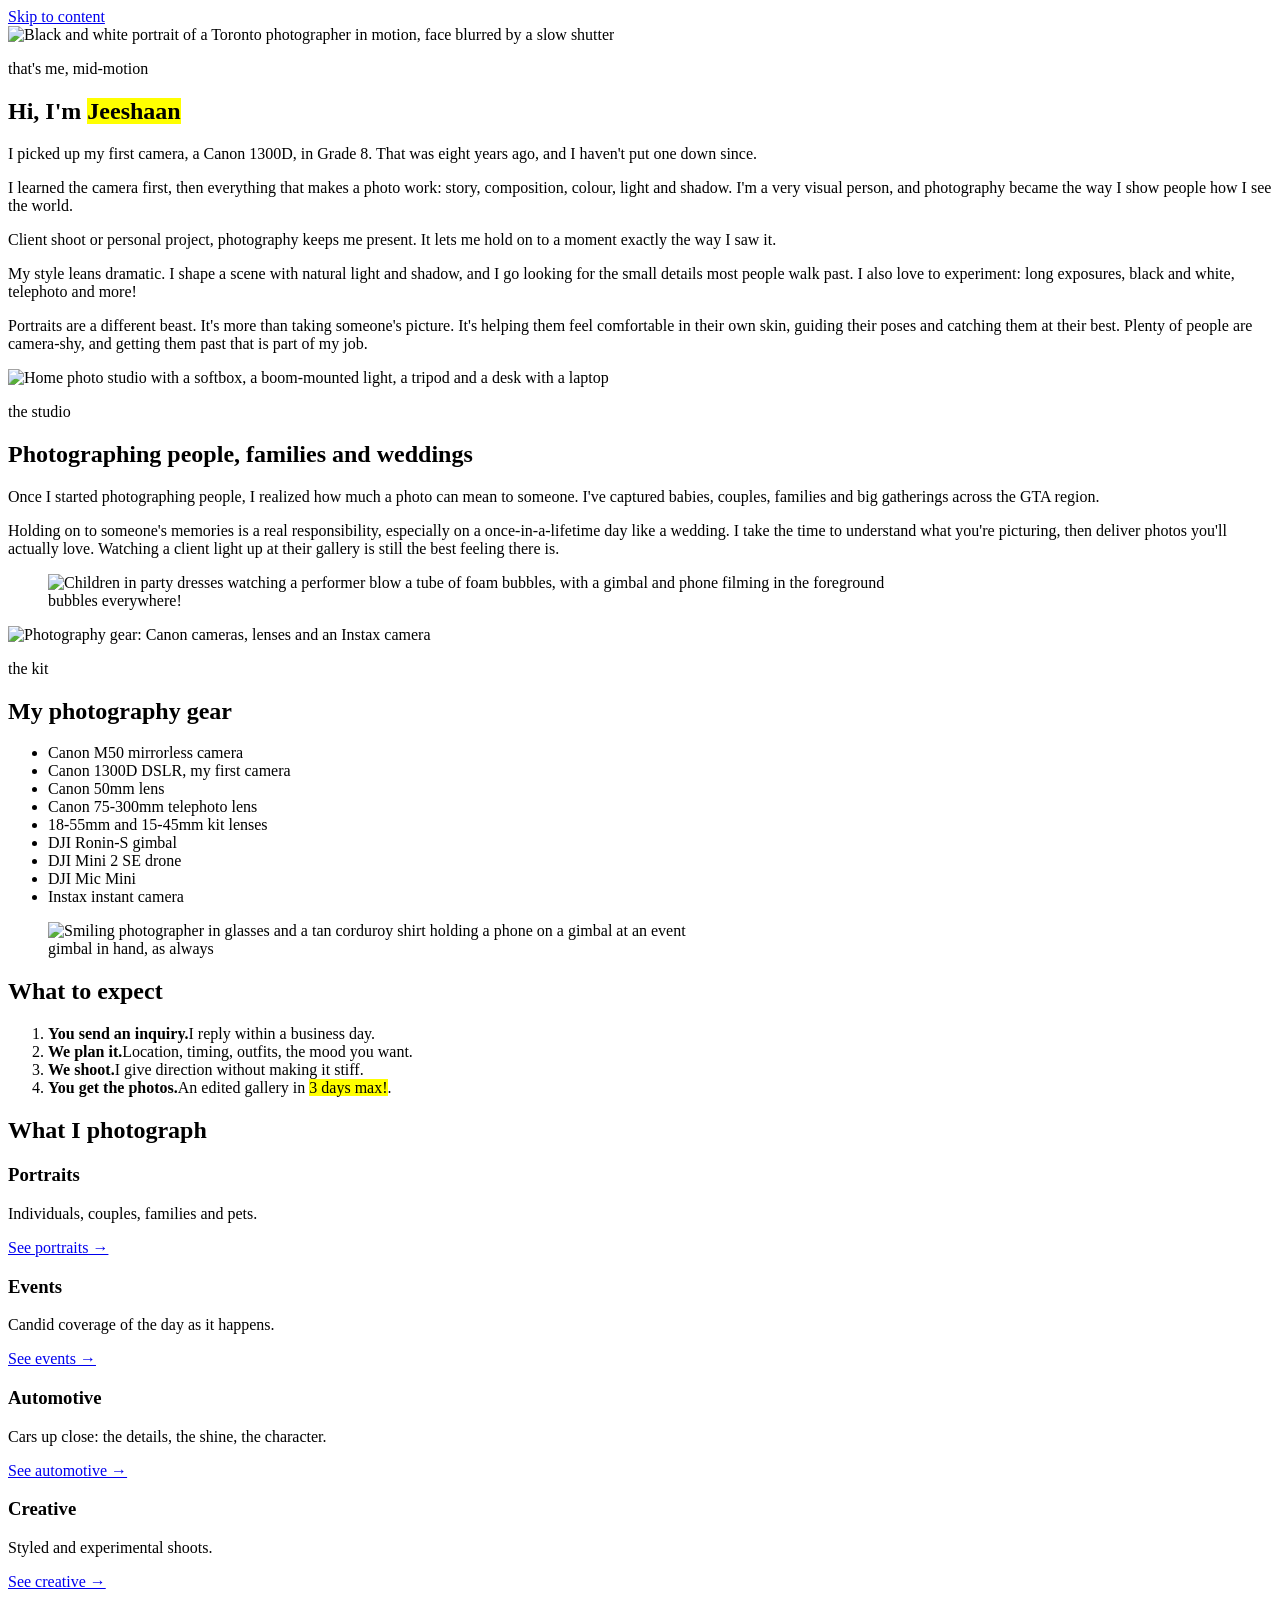
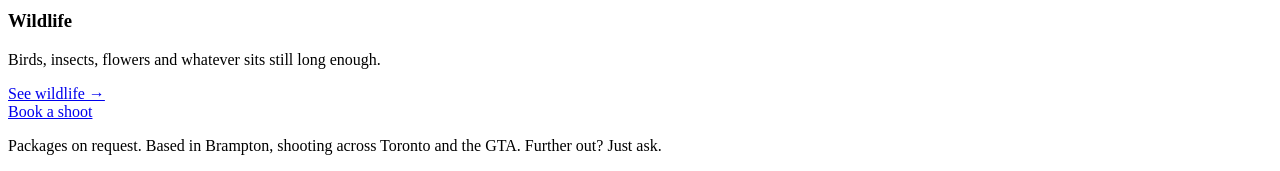
==== about.html @ 1552ab42 "Add files via upload" ====
<!DOCTYPE html>
<html lang="en">
<head>
<meta charset="utf-8">
<meta name="viewport" content="width=device-width, initial-scale=1">
<title>About | Toronto &amp; Brampton Photographer | jj_photography</title>
<meta name="description" content="Meet the Toronto and Brampton photographer behind jj_photography: eight years of portrait, wedding, event, car and wildlife photography with a dramatic, light-driven style.">
<link rel="canonical" href="https://www.jj-photography.ca/about.html">
<meta name="robots" content="index,follow,max-image-preview:large,max-snippet:-1">
<meta name="author" content="jj_photography"><meta name="theme-color" content="#040303">
<meta name="geo.region" content="CA-ON"><meta name="geo.placename" content="Brampton"><meta name="geo.position" content="43.7315;-79.7624"><meta name="ICBM" content="43.7315, -79.7624">
<meta property="og:type" content="profile"><meta property="og:site_name" content="jj_photography"><meta property="og:locale" content="en_CA"><meta property="og:title" content="About | Toronto &amp; Brampton Photographer | jj_photography"><meta property="og:description" content="Meet the Toronto and Brampton photographer behind jj_photography: eight years of portrait, wedding, event, car and wildlife photography with a dramatic, light-driven style."><meta property="og:url" content="https://www.jj-photography.ca/about.html"><meta property="og:image" content="https://www.jj-photography.ca/images/about/me-1280.webp"><meta property="og:image:alt" content="Black and white portrait of a Toronto photographer in motion, face blurred by a slow shutter">
<meta name="twitter:card" content="summary_large_image"><meta name="twitter:title" content="About | Toronto &amp; Brampton Photographer | jj_photography"><meta name="twitter:description" content="Meet the Toronto and Brampton photographer behind jj_photography: eight years of portrait, wedding, event, car and wildlife photography with a dramatic, light-driven style."><meta name="twitter:image" content="https://www.jj-photography.ca/images/about/me-1280.webp"><meta name="twitter:image:alt" content="Black and white portrait of a Toronto photographer in motion, face blurred by a slow shutter">
<script type="application/ld+json">{"@context": "https://schema.org", "@graph": [{"@type": ["ProfessionalService", "LocalBusiness"], "@id": "https://www.jj-photography.ca/#business", "name": "jj_photography", "description": "Brampton and Toronto photographer for portraits, events, automotive, wildlife and creative photography across the GTA.", "url": "https://www.jj-photography.ca/", "email": "jeeshaan.j@gmail.com", "image": "https://www.jj-photography.ca/images/events/silhouette-kiss-1600.webp", "priceRange": "$$", "address": {"@type": "PostalAddress", "addressLocality": "Brampton", "addressRegion": "ON", "addressCountry": "CA"}, "areaServed": [{"@type": "City", "name": "Brampton"}, {"@type": "City", "name": "Toronto"}, {"@type": "City", "name": "Mississauga"}, {"@type": "City", "name": "Caledon"}, {"@type": "City", "name": "Vaughan"}, {"@type": "City", "name": "Oakville"}, {"@type": "City", "name": "Greater Toronto Area"}], "sameAs": ["https://instagram.com/jj__photoworks"], "knowsAbout": ["Portrait Photography", "Event Photography", "Automotive Photography", "Creative Photography", "Wildlife Photography", "Low-key portraits", "Long exposure", "Car photography"], "hasOfferCatalog": {"@type": "OfferCatalog", "name": "Photography services", "itemListElement": [{"@type": "Offer", "itemOffered": {"@type": "Service", "name": "Portrait Photography", "areaServed": "Greater Toronto Area, Ontario, Canada"}}, {"@type": "Offer", "itemOffered": {"@type": "Service", "name": "Event Photography", "areaServed": "Greater Toronto Area, Ontario, Canada"}}, {"@type": "Offer", "itemOffered": {"@type": "Service", "name": "Automotive Photography", "areaServed": "Greater Toronto Area, Ontario, Canada"}}, {"@type": "Offer", "itemOffered": {"@type": "Service", "name": "Creative Photography", "areaServed": "Greater Toronto Area, Ontario, Canada"}}, {"@type": "Offer", "itemOffered": {"@type": "Service", "name": "Wildlife Photography", "areaServed": "Greater Toronto Area, Ontario, Canada"}}]}}, {"@type": "WebSite", "@id": "https://www.jj-photography.ca/#website", "url": "https://www.jj-photography.ca/", "name": "jj_photography", "publisher": {"@id": "https://www.jj-photography.ca/#business"}, "inLanguage": "en-CA"}, {"@type": "Person", "@id": "https://www.jj-photography.ca/#jeeshaan", "name": "Jeeshaan", "jobTitle": "Photographer", "image": "https://www.jj-photography.ca/images/about/me-1280.webp", "worksFor": {"@id": "https://www.jj-photography.ca/#business"}, "sameAs": ["https://instagram.com/jj__photoworks"], "knowsAbout": ["Portrait Photography", "Event Photography", "Automotive Photography", "Creative Photography", "Wildlife Photography", "Low-key portraits", "Long exposure", "Car photography"]}, {"@type": "AboutPage", "@id": "https://www.jj-photography.ca/about.html#webpage", "url": "https://www.jj-photography.ca/about.html", "name": "About | Toronto & Brampton Photographer | jj_photography", "description": "Meet the Toronto and Brampton photographer behind jj_photography: eight years of portrait, wedding, event, car and wildlife photography with a dramatic, light-driven style.", "isPartOf": {"@id": "https://www.jj-photography.ca/#website"}, "about": {"@id": "https://www.jj-photography.ca/#business"}, "mainEntity": {"@id": "https://www.jj-photography.ca/#jeeshaan"}, "primaryImageOfPage": {"@type": "ImageObject", "url": "https://www.jj-photography.ca/images/about/me-1280.webp"}, "inLanguage": "en-CA"}, {"@type": "BreadcrumbList", "itemListElement": [{"@type": "ListItem", "position": 1, "name": "Home", "item": "https://www.jj-photography.ca/"}, {"@type": "ListItem", "position": 2, "name": "About", "item": "https://www.jj-photography.ca/about.html"}]}]}</script>
<link rel="preconnect" href="https://fonts.googleapis.com"><link rel="preconnect" href="https://fonts.gstatic.com" crossorigin>
<link rel="stylesheet" href="https://fonts.googleapis.com/css2?family=Archivo:wght@400;700;800;900&family=Bricolage+Grotesque:opsz,wght@12..96,400..700&display=swap">
<link href="https://fonts.googleapis.com/css2?family=Gochi+Hand&display=swap" rel="stylesheet">
<link rel="icon" href="favicon.ico" sizes="32x32"><link rel="icon" type="image/png" href="images/favicon-16.png" sizes="16x16"><link rel="icon" type="image/png" href="images/favicon-32.png" sizes="32x32"><link rel="apple-touch-icon" href="images/apple-touch-icon.png"><link rel="stylesheet" href="css/style.css">
</head>
<body data-page="about">
<a class="skip" href="#main">Skip to content</a>
<main id="main">

<section class="ab-row first wrap" style="--c:var(--amber-gold)" aria-labelledby="hi">
<div class="a-img"><div><img src="images/about/me-800.webp" srcset="images/about/me-800.webp 800w, images/about/me-1280.webp 1280w" sizes="(min-width:760px) 40vw, 100vw" width="800" height="1200" alt="Black and white portrait of a Toronto photographer in motion, face blurred by a slow shutter" fetchpriority="high"></div><p class="hand">that's me, mid-motion</p></div>
<div class="a-txt">
<h1 id="hi">Hi, I'm <mark>Jeeshaan</mark></h1>
<p class="lead">I picked up my first camera, a Canon 1300D, in Grade 8. That was eight years ago, and I haven't put one down since.</p>
<p>I learned the camera first, then everything that makes a photo work: story, composition, colour, light and shadow. I'm a very visual person, and photography became the way I show people how I see the world.</p>
<p>Client shoot or personal project, photography keeps me present. It lets me hold on to a moment exactly the way I saw it.</p>
<p>My style leans dramatic. I shape a scene with natural light and shadow, and I go looking for the small details most people walk past. I also love to experiment: long exposures, black and white, telephoto and more!</p>
<p>Portraits are a different beast. It's more than taking someone's picture. It's helping them feel comfortable in their own skin, guiding their poses and catching them at their best. Plenty of people are camera-shy, and getting them past that is part of my job.</p>
</div></section>

<section class="ab-row flip wrap" style="--c:var(--neon-pink)" aria-labelledby="people">
<div class="a-img"><div><img src="images/about/studio-800.webp" srcset="images/about/studio-800.webp 800w, images/about/studio-1600.webp 1600w" sizes="(min-width:760px) 40vw, 100vw" width="800" height="1067" alt="Home photo studio with a softbox, a boom-mounted light, a tripod and a desk with a laptop" loading="lazy"></div><p class="hand">the studio</p></div>
<div class="a-txt">
<h2 id="people">Photographing people, families and weddings</h2>
<p>Once I started photographing people, I realized how much a photo can mean to someone. I've captured babies, couples, families and big gatherings across the GTA region.</p>
<p>Holding on to someone's memories is a real responsibility, especially on a once-in-a-lifetime day like a wedding. I take the time to understand what you're picturing, then deliver photos you'll actually love. Watching a client light up at their gallery is still the best feeling there is.</p>
<figure class="inset wide" style="--b:var(--blaze-orange)"><div><img src="images/about/party-bubbles-800.webp" srcset="images/about/party-bubbles-800.webp 800w, images/about/party-bubbles-1600.webp 1600w" sizes="(min-width:760px) 28vw, 90vw" width="800" height="533" alt="Children in party dresses watching a performer blow a tube of foam bubbles, with a gimbal and phone filming in the foreground" loading="lazy"></div><figcaption class="hand">bubbles everywhere!</figcaption></figure>
</div></section>

<section class="ab-row kit wrap" style="--c:var(--blaze-orange)" aria-labelledby="kit">
<div class="a-img"><div><img src="images/about/kit-800.webp" srcset="images/about/kit-800.webp 800w, images/about/kit-1600.webp 1600w" sizes="(min-width:760px) 45vw, 100vw" width="800" height="1225" alt="Photography gear: Canon cameras, lenses and an Instax camera" loading="lazy"></div><p class="hand">the kit</p></div>
<div class="a-txt">
<h2 id="kit">My photography gear</h2>
<div class="gearwrap">
<ul class="gear">
<li>Canon M50 mirrorless camera</li>
<li>Canon 1300D DSLR, my first camera</li>
<li>Canon 50mm lens</li>
<li>Canon 75-300mm telephoto lens</li>
<li>18-55mm and 15-45mm kit lenses</li>
<li>DJI Ronin-S gimbal</li>
<li>DJI Mini 2 SE drone</li>
<li>DJI Mic Mini</li>
<li>Instax instant camera</li>
</ul>
<figure class="inset tall" style="--b:var(--azure-blue)"><div><img src="images/about/me-gimbal-800.webp" srcset="images/about/me-gimbal-800.webp 800w, images/about/me-gimbal-1600.webp 1600w" sizes="(min-width:760px) 21vw, 70vw" width="800" height="1200" alt="Smiling photographer in glasses and a tan corduroy shirt holding a phone on a gimbal at an event" loading="lazy"></div><figcaption class="hand">gimbal in hand, as always</figcaption></figure>
</div>
</div></section>

<section class="ab-sec wrap" style="--c:var(--neon-green)" aria-labelledby="expect">
<h2 id="expect">What to <span>expect</span></h2>
<ol class="steps-grid">
<li><b>You send an inquiry.</b>I reply within a business day.</li>
<li><b>We plan it.</b>Location, timing, outfits, the mood you want.</li>
<li><b>We shoot.</b>I give direction without making it stiff.</li>
<li><b>You get the photos.</b>An edited gallery in <mark>3 days max!</mark>.</li>
</ol>
</section>

<section class="ab-sec wrap" id="services" aria-labelledby="svc">
<h2 id="svc">What I <span>photograph</span></h2>
<div class="svc-grid">
<article style="--c:var(--neon-pink)"><h3>Portraits</h3><p>Individuals, couples, families and pets.</p><a href="gallery.html?c=portraits">See portraits &rarr;</a></article>
<article style="--c:var(--azure-blue)"><h3>Events</h3><p>Candid coverage of the day as it happens.</p><a href="gallery.html?c=events">See events &rarr;</a></article>
<article style="--c:var(--blaze-orange)"><h3>Automotive</h3><p>Cars up close: the details, the shine, the character.</p><a href="gallery.html?c=automotive">See automotive &rarr;</a></article>
<article style="--c:var(--amber-gold)"><h3>Creative</h3><p>Styled and experimental shoots.</p><a href="gallery.html?c=creative">See creative &rarr;</a></article>
<article style="--c:var(--neon-green)"><h3>Wildlife</h3><p>Birds, insects, flowers and whatever sits still long enough.</p><a href="gallery.html?c=wildlife">See wildlife &rarr;</a></article>
</div>
<div class="ab-cta"><a class="btn solid" href="book.html">Book a shoot</a><p>Packages on request. Based in Brampton, shooting across Toronto and the GTA. Further out? Just ask.</p></div>
</section>
</main>
<script src="js/main.js"></script>
</body>
</html>
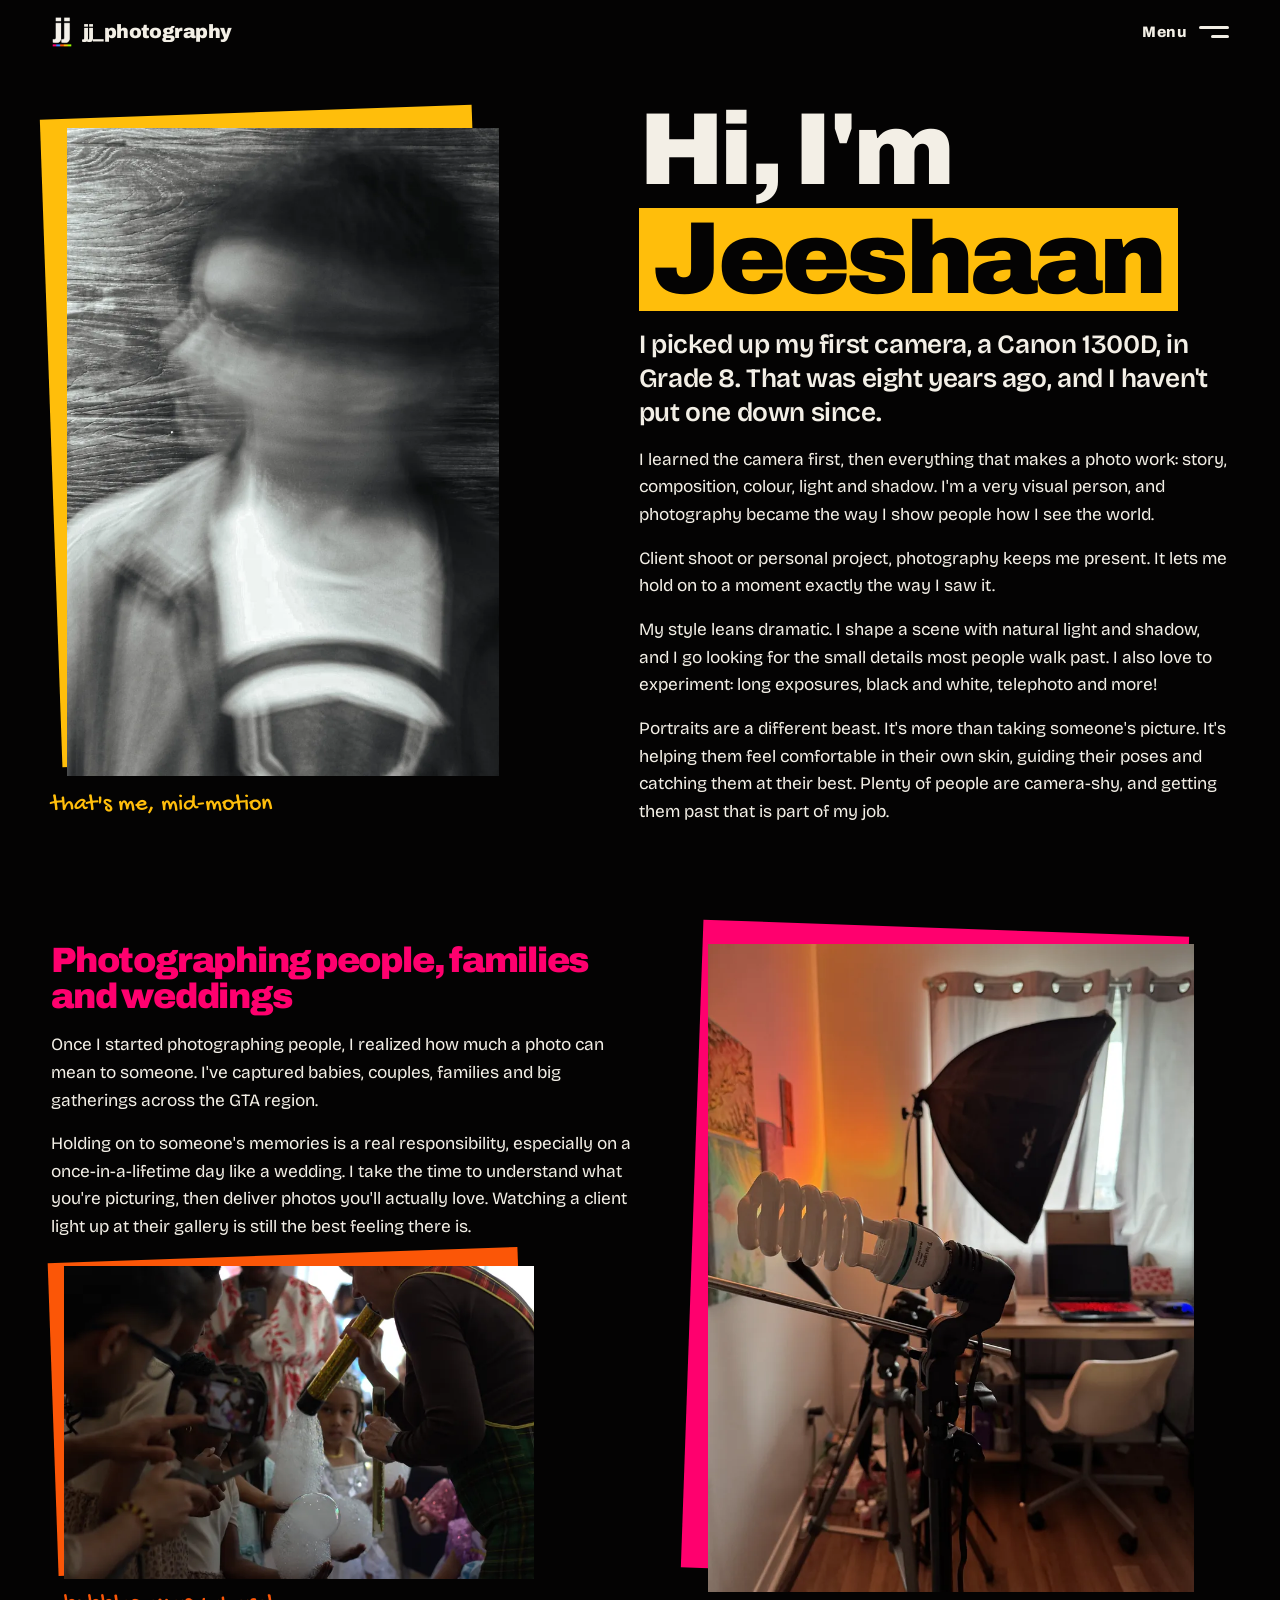
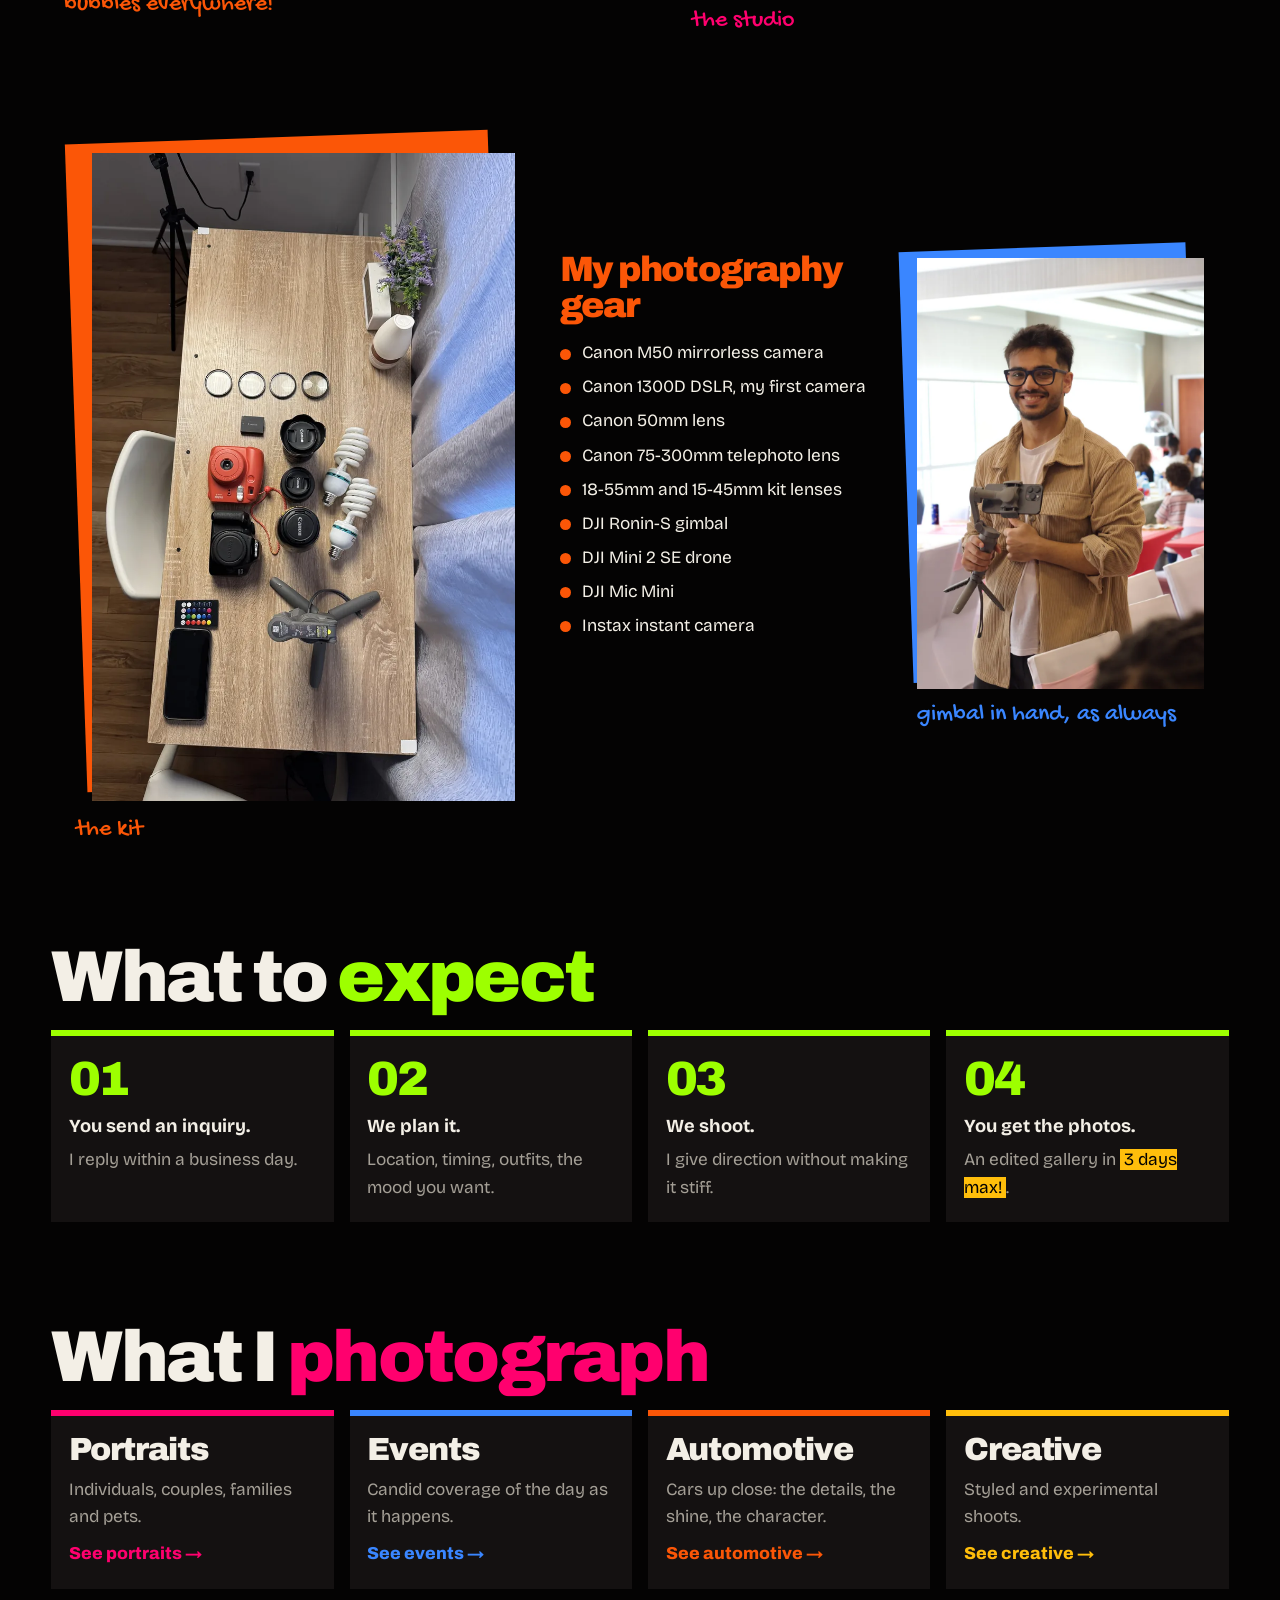
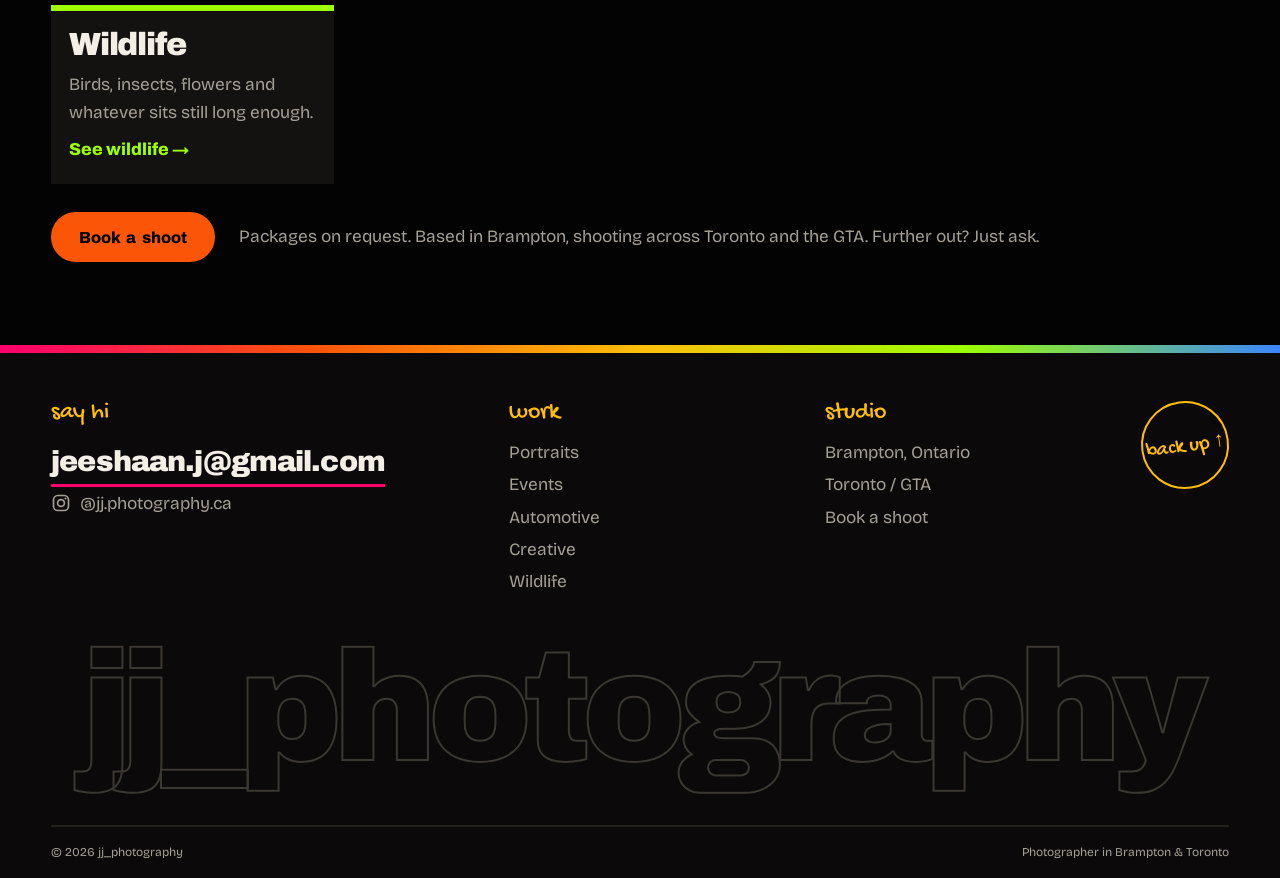
==== commit d8de7c32: "Instagram handle updated Updated the instagram handle in footer and other places" ====
--- a/about.html
+++ b/about.html
@@ -11,7 +11,7 @@
 <meta name="geo.region" content="CA-ON"><meta name="geo.placename" content="Brampton"><meta name="geo.position" content="43.7315;-79.7624"><meta name="ICBM" content="43.7315, -79.7624">
 <meta property="og:type" content="profile"><meta property="og:site_name" content="jj_photography"><meta property="og:locale" content="en_CA"><meta property="og:title" content="About | Toronto &amp; Brampton Photographer | jj_photography"><meta property="og:description" content="Meet the Toronto and Brampton photographer behind jj_photography: eight years of portrait, wedding, event, car and wildlife photography with a dramatic, light-driven style."><meta property="og:url" content="https://www.jj-photography.ca/about.html"><meta property="og:image" content="https://www.jj-photography.ca/images/about/me-1280.webp"><meta property="og:image:alt" content="Black and white portrait of a Toronto photographer in motion, face blurred by a slow shutter">
 <meta name="twitter:card" content="summary_large_image"><meta name="twitter:title" content="About | Toronto &amp; Brampton Photographer | jj_photography"><meta name="twitter:description" content="Meet the Toronto and Brampton photographer behind jj_photography: eight years of portrait, wedding, event, car and wildlife photography with a dramatic, light-driven style."><meta name="twitter:image" content="https://www.jj-photography.ca/images/about/me-1280.webp"><meta name="twitter:image:alt" content="Black and white portrait of a Toronto photographer in motion, face blurred by a slow shutter">
-<script type="application/ld+json">{"@context": "https://schema.org", "@graph": [{"@type": ["ProfessionalService", "LocalBusiness"], "@id": "https://www.jj-photography.ca/#business", "name": "jj_photography", "description": "Brampton and Toronto photographer for portraits, events, automotive, wildlife and creative photography across the GTA.", "url": "https://www.jj-photography.ca/", "email": "jeeshaan.j@gmail.com", "image": "https://www.jj-photography.ca/images/events/silhouette-kiss-1600.webp", "priceRange": "$$", "address": {"@type": "PostalAddress", "addressLocality": "Brampton", "addressRegion": "ON", "addressCountry": "CA"}, "areaServed": [{"@type": "City", "name": "Brampton"}, {"@type": "City", "name": "Toronto"}, {"@type": "City", "name": "Mississauga"}, {"@type": "City", "name": "Caledon"}, {"@type": "City", "name": "Vaughan"}, {"@type": "City", "name": "Oakville"}, {"@type": "City", "name": "Greater Toronto Area"}], "sameAs": ["https://instagram.com/jj__photoworks"], "knowsAbout": ["Portrait Photography", "Event Photography", "Automotive Photography", "Creative Photography", "Wildlife Photography", "Low-key portraits", "Long exposure", "Car photography"], "hasOfferCatalog": {"@type": "OfferCatalog", "name": "Photography services", "itemListElement": [{"@type": "Offer", "itemOffered": {"@type": "Service", "name": "Portrait Photography", "areaServed": "Greater Toronto Area, Ontario, Canada"}}, {"@type": "Offer", "itemOffered": {"@type": "Service", "name": "Event Photography", "areaServed": "Greater Toronto Area, Ontario, Canada"}}, {"@type": "Offer", "itemOffered": {"@type": "Service", "name": "Automotive Photography", "areaServed": "Greater Toronto Area, Ontario, Canada"}}, {"@type": "Offer", "itemOffered": {"@type": "Service", "name": "Creative Photography", "areaServed": "Greater Toronto Area, Ontario, Canada"}}, {"@type": "Offer", "itemOffered": {"@type": "Service", "name": "Wildlife Photography", "areaServed": "Greater Toronto Area, Ontario, Canada"}}]}}, {"@type": "WebSite", "@id": "https://www.jj-photography.ca/#website", "url": "https://www.jj-photography.ca/", "name": "jj_photography", "publisher": {"@id": "https://www.jj-photography.ca/#business"}, "inLanguage": "en-CA"}, {"@type": "Person", "@id": "https://www.jj-photography.ca/#jeeshaan", "name": "Jeeshaan", "jobTitle": "Photographer", "image": "https://www.jj-photography.ca/images/about/me-1280.webp", "worksFor": {"@id": "https://www.jj-photography.ca/#business"}, "sameAs": ["https://instagram.com/jj__photoworks"], "knowsAbout": ["Portrait Photography", "Event Photography", "Automotive Photography", "Creative Photography", "Wildlife Photography", "Low-key portraits", "Long exposure", "Car photography"]}, {"@type": "AboutPage", "@id": "https://www.jj-photography.ca/about.html#webpage", "url": "https://www.jj-photography.ca/about.html", "name": "About | Toronto & Brampton Photographer | jj_photography", "description": "Meet the Toronto and Brampton photographer behind jj_photography: eight years of portrait, wedding, event, car and wildlife photography with a dramatic, light-driven style.", "isPartOf": {"@id": "https://www.jj-photography.ca/#website"}, "about": {"@id": "https://www.jj-photography.ca/#business"}, "mainEntity": {"@id": "https://www.jj-photography.ca/#jeeshaan"}, "primaryImageOfPage": {"@type": "ImageObject", "url": "https://www.jj-photography.ca/images/about/me-1280.webp"}, "inLanguage": "en-CA"}, {"@type": "BreadcrumbList", "itemListElement": [{"@type": "ListItem", "position": 1, "name": "Home", "item": "https://www.jj-photography.ca/"}, {"@type": "ListItem", "position": 2, "name": "About", "item": "https://www.jj-photography.ca/about.html"}]}]}</script>
+<script type="application/ld+json">{"@context": "https://schema.org", "@graph": [{"@type": ["ProfessionalService", "LocalBusiness"], "@id": "https://www.jj-photography.ca/#business", "name": "jj_photography", "description": "Brampton and Toronto photographer for portraits, events, automotive, wildlife and creative photography across the GTA.", "url": "https://www.jj-photography.ca/", "email": "jeeshaan.j@gmail.com", "image": "https://www.jj-photography.ca/images/events/silhouette-kiss-1600.webp", "priceRange": "$$", "address": {"@type": "PostalAddress", "addressLocality": "Brampton", "addressRegion": "ON", "addressCountry": "CA"}, "areaServed": [{"@type": "City", "name": "Brampton"}, {"@type": "City", "name": "Toronto"}, {"@type": "City", "name": "Mississauga"}, {"@type": "City", "name": "Caledon"}, {"@type": "City", "name": "Vaughan"}, {"@type": "City", "name": "Oakville"}, {"@type": "City", "name": "Greater Toronto Area"}], "sameAs": ["https://instagram.com/jj.photography.ca"], "knowsAbout": ["Portrait Photography", "Event Photography", "Automotive Photography", "Creative Photography", "Wildlife Photography", "Low-key portraits", "Long exposure", "Car photography"], "hasOfferCatalog": {"@type": "OfferCatalog", "name": "Photography services", "itemListElement": [{"@type": "Offer", "itemOffered": {"@type": "Service", "name": "Portrait Photography", "areaServed": "Greater Toronto Area, Ontario, Canada"}}, {"@type": "Offer", "itemOffered": {"@type": "Service", "name": "Event Photography", "areaServed": "Greater Toronto Area, Ontario, Canada"}}, {"@type": "Offer", "itemOffered": {"@type": "Service", "name": "Automotive Photography", "areaServed": "Greater Toronto Area, Ontario, Canada"}}, {"@type": "Offer", "itemOffered": {"@type": "Service", "name": "Creative Photography", "areaServed": "Greater Toronto Area, Ontario, Canada"}}, {"@type": "Offer", "itemOffered": {"@type": "Service", "name": "Wildlife Photography", "areaServed": "Greater Toronto Area, Ontario, Canada"}}]}}, {"@type": "WebSite", "@id": "https://www.jj-photography.ca/#website", "url": "https://www.jj-photography.ca/", "name": "jj_photography", "publisher": {"@id": "https://www.jj-photography.ca/#business"}, "inLanguage": "en-CA"}, {"@type": "Person", "@id": "https://www.jj-photography.ca/#jeeshaan", "name": "Jeeshaan", "jobTitle": "Photographer", "image": "https://www.jj-photography.ca/images/about/me-1280.webp", "worksFor": {"@id": "https://www.jj-photography.ca/#business"}, "sameAs": ["https://instagram.com/jj.photography.ca"], "knowsAbout": ["Portrait Photography", "Event Photography", "Automotive Photography", "Creative Photography", "Wildlife Photography", "Low-key portraits", "Long exposure", "Car photography"]}, {"@type": "AboutPage", "@id": "https://www.jj-photography.ca/about.html#webpage", "url": "https://www.jj-photography.ca/about.html", "name": "About | Toronto & Brampton Photographer | jj_photography", "description": "Meet the Toronto and Brampton photographer behind jj_photography: eight years of portrait, wedding, event, car and wildlife photography with a dramatic, light-driven style.", "isPartOf": {"@id": "https://www.jj-photography.ca/#website"}, "about": {"@id": "https://www.jj-photography.ca/#business"}, "mainEntity": {"@id": "https://www.jj-photography.ca/#jeeshaan"}, "primaryImageOfPage": {"@type": "ImageObject", "url": "https://www.jj-photography.ca/images/about/me-1280.webp"}, "inLanguage": "en-CA"}, {"@type": "BreadcrumbList", "itemListElement": [{"@type": "ListItem", "position": 1, "name": "Home", "item": "https://www.jj-photography.ca/"}, {"@type": "ListItem", "position": 2, "name": "About", "item": "https://www.jj-photography.ca/about.html"}]}]}</script>
 <link rel="preconnect" href="https://fonts.googleapis.com"><link rel="preconnect" href="https://fonts.gstatic.com" crossorigin>
 <link rel="stylesheet" href="https://fonts.googleapis.com/css2?family=Archivo:wght@400;700;800;900&family=Bricolage+Grotesque:opsz,wght@12..96,400..700&display=swap">
 <link href="https://fonts.googleapis.com/css2?family=Gochi+Hand&display=swap" rel="stylesheet">
--- a/css/style.css
+++ b/css/style.css
@@ -0,0 +1,377 @@
+/* jj_photography — tokens first. Change colours here only. */
+:root{
+  --black:#040303;--amber-gold:#ffbe0b;--blaze-orange:#fb5607;--neon-pink:#ff006e;--neon-green:#9dff00;--azure-blue:#3a86ff;
+  --off:#f3efe6;--mute:#a49f96;--c:var(--neon-pink);
+  --sans:"Archivo",Arial,sans-serif;--text:"Bricolage Grotesque","Archivo",Arial,sans-serif;--hand:"Gochi Hand",cursive;
+  --pad:clamp(1rem,4vw,3.5rem);--ease:cubic-bezier(.2,.7,.2,1)
+}
+*{box-sizing:border-box;margin:0}
+html{scroll-behavior:smooth}
+body{font:400 1.08rem/1.6 var(--text);background:var(--black);color:var(--off);-webkit-font-smoothing:antialiased}
+body.locked{overflow:hidden}body{overflow-x:clip}
+img{display:block;max-width:100%;height:auto}
+a{color:inherit}
+:focus-visible{outline:3px solid var(--amber-gold);outline-offset:3px}
+.skip{position:absolute;left:-999px;top:0;background:var(--amber-gold);color:var(--black);padding:.6rem 1rem;z-index:99}.skip:focus{left:0}
+.wrap{padding-inline:var(--pad)}
+h1,h2,h3{font-weight:900;line-height:.9;letter-spacing:-.035em}
+/* display + UI type stays in Archivo; running text uses --text */
+h1,h2,h3,.brand,.drawer nav a,.ticker,.tape,.cap,.strip,.lcap b,.svc dt,label,#fs,.svc-grid a,.faq summary,.fbig,.roles span{font-family:var(--sans)}
+h2{font-size:clamp(2.2rem,6vw,4.5rem)}
+.hand{font-family:var(--hand);font-weight:400;font-size:1.5rem;line-height:1.1;color:var(--amber-gold)}
+.tilt{display:inline-block;transform:rotate(-4deg)}
+mark{background:var(--amber-gold);color:var(--black);padding:0 .25em}
+
+/* header + drawer */
+.nav{position:fixed;inset:0 0 auto 0;z-index:30;display:flex;justify-content:space-between;align-items:center;padding:1rem var(--pad);transition:background .3s}
+.nav.solid{background:rgba(4,3,3,.86);backdrop-filter:blur(8px)}
+.brand{display:flex;align-items:center;gap:.6rem;font-weight:900;font-size:1.2rem;letter-spacing:-.03em;text-decoration:none}
+.brand img{height:2rem;width:auto} /* drop your logo at images/logo.svg and add it in main.js (LOGO) */
+.mbtn{display:flex;align-items:center;gap:.7rem;background:none;border:0;color:var(--off);font:800 .95rem var(--sans);letter-spacing:.04em;cursor:pointer;padding:.5rem 0;position:relative;z-index:2}
+.mbtn i{position:relative;width:30px;height:12px;display:block}
+.mbtn i:before,.mbtn i:after{content:"";position:absolute;left:0;height:3px;background:currentColor;border-radius:3px;transition:transform .4s var(--ease),width .3s,background .3s}
+.mbtn i:before{top:0;width:30px}.mbtn i:after{bottom:0;width:18px;left:12px}
+.mbtn:hover i:after{width:30px;left:0;background:var(--neon-green)}
+.mbtn[aria-expanded=true] i:before{transform:translateY(4.5px) rotate(45deg);background:var(--black)}
+.mbtn[aria-expanded=true] i:after{width:30px;left:0;transform:translateY(-4.5px) rotate(-45deg);background:var(--black)}
+.mbtn[aria-expanded=true]{color:var(--black)}
+.scrim{position:fixed;inset:0;z-index:25;background:rgba(4,3,3,.6);opacity:0;visibility:hidden;transition:opacity .4s,visibility .4s}
+.drawer{position:fixed;inset:0 0 0 auto;z-index:28;width:min(560px,100%);background:var(--amber-gold);color:var(--black);padding:6rem var(--pad) 2rem;display:flex;flex-direction:column;justify-content:space-between;transform:translateX(100%);visibility:hidden;transition:transform .55s var(--ease),visibility .55s;overflow-y:auto}
+.drawer:before{content:"";position:absolute;right:-90px;bottom:-90px;width:300px;height:300px;border-radius:50%;background:var(--neon-pink);z-index:0}
+.drawer>*{position:relative;z-index:1}
+.drawer nav{display:grid;gap:.1rem}
+.drawer nav a{font-weight:900;font-size:clamp(2.4rem,9vw,4rem);letter-spacing:-.04em;line-height:1.05;text-decoration:none;display:flex;align-items:baseline;gap:.8rem;width:fit-content;transition:transform .3s var(--ease),color .2s}
+.drawer nav a:hover,.drawer nav a:focus-visible{transform:translateX(.6rem);color:var(--neon-pink)}
+.drawer nav a[aria-current]{text-decoration:underline;text-decoration-thickness:5px;text-underline-offset:6px}
+.drawer nav small{font:400 1.2rem var(--hand);color:var(--black)}
+.drawer .hand{color:var(--black)}
+.drawer .dfoot{display:grid;gap:.2rem;font-weight:700}
+.dfoot a{width:fit-content}
+body.menu-open .scrim{opacity:1;visibility:visible}
+body.menu-open .drawer{transform:none;visibility:visible}
+main,.foot{transition:transform .55s var(--ease),filter .55s}
+body.menu-open main,body.menu-open .foot{transform:translateX(-5vw) scale(.97);filter:brightness(.55)}
+
+/* buttons */
+.btn{display:inline-block;font:800 1rem var(--sans);letter-spacing:0;word-spacing:.16em;padding:.9rem 1.6rem;border:2px solid var(--off);border-radius:999px;text-decoration:none;background:none;color:var(--off);cursor:pointer;transition:transform .25s var(--ease),background .2s,color .2s,border-color .2s}
+.btn:hover{transform:translateY(-3px) rotate(-1deg);background:var(--blaze-orange);border-color:var(--blaze-orange);color:var(--black)}
+.btn.solid{background:var(--blaze-orange);border-color:var(--blaze-orange);color:var(--black)}
+.btn.solid:hover{background:var(--off);border-color:var(--off)}
+.btn[disabled]{opacity:.5;cursor:wait}
+
+/* hero */
+.hero{display:grid;grid-template-columns:1.05fr 1fr;min-height:100svh;align-items:center;gap:clamp(1.5rem,5vw,5rem);padding:7rem var(--pad) 3rem}
+.hero h1{font-size:clamp(3.4rem,10.5vw,10rem);line-height:.82;margin-bottom:4rem}
+.hero h1 span{display:block}.hero h1 span+span{margin-left:.35em;color:var(--neon-pink)}
+.roles{display:flex;flex-wrap:wrap;gap:.5rem}
+.roles span{border:2px solid var(--off);border-radius:999px;padding:.15rem .9rem;font-weight:700;font-size:.95rem}
+.roles span:nth-child(2){border-color:var(--azure-blue)}.roles span:nth-child(3){border-color:var(--neon-green);color:var(--neon-green)}
+.lede{max-width:34ch;margin:1.2rem 0 1.6rem;color:var(--mute)}
+.cta{display:flex;flex-wrap:wrap;gap:.8rem}
+.hero-img{position:relative;justify-self:center;width:min(100%,520px)}
+.hero-img:before{content:"";position:absolute;inset:6% -5% -5% 6%;background:var(--neon-pink);z-index:0;transform:rotate(2deg)}
+.hero-img img{position:relative;z-index:1;width:100%;aspect-ratio:2/3;object-fit:cover}
+.sticker{position:absolute;z-index:2;left:-1.5rem;bottom:2.2rem;background:var(--neon-green);color:var(--black);font:400 1.5rem var(--hand);padding:.4rem 1rem;transform:rotate(-6deg)}
+.hero-note{position:absolute;z-index:2;right:0;top:-2.2rem;transform:rotate(5deg)}
+
+/* hero collage: tiles cycle photos from main.js */
+.collage{position:relative;justify-self:center;width:min(100%,540px);aspect-ratio:5/6}
+.collage:before{content:"";position:absolute;inset:8% 2% 4% 10%;background:var(--neon-pink);transform:rotate(3deg);z-index:0}
+.tile{position:absolute;z-index:1;overflow:hidden;background:#141111;border:4px solid var(--black);transform:rotate(var(--r,0deg))}
+.tile img{position:absolute;inset:0;width:100%;height:100%;object-fit:cover;transition:opacity 1.6s ease-in-out}.tile img.fade{opacity:0}
+.tag{position:absolute;z-index:2;left:.5rem;bottom:.5rem;font:400 1.15rem/1 var(--hand);background:var(--c,var(--amber-gold));color:var(--black);padding:.2rem .6rem;transform:rotate(-2deg);pointer-events:none}
+.t1{left:0;top:7%;width:56%;height:60%;--r:-2deg}
+.t2{right:0;top:0;width:41%;height:27%;--r:3deg}
+.t3{right:3%;top:31%;width:38%;height:38%;--r:-3deg}
+.t4{left:5%;bottom:0;width:52%;height:27%;--r:2deg}
+.t5{right:0;bottom:3%;width:36%;height:25%;--r:-2deg}
+.collage .sticker{left:-.5rem;top:-.5rem;bottom:auto;font-size:1.3rem}
+
+/* ticker */
+.ticker{background:var(--blaze-orange);color:var(--black);overflow:hidden;white-space:nowrap;padding:.9rem 0;font-weight:900;font-size:clamp(1.4rem,3vw,2.4rem);letter-spacing:-.03em}
+.ticker div{display:inline-block;padding-left:100%;animation:tick 28s linear infinite}
+.ticker b{font:400 1.6rem var(--hand);margin:0 1.2rem}
+@keyframes tick{to{transform:translateX(-100%)}}
+
+/* masonry wall */
+.sel{padding:clamp(4rem,9vw,8rem) 0}
+.sel .wrap{display:flex;flex-wrap:wrap;align-items:baseline;gap:.5rem 1.5rem;margin-bottom:2.5rem}
+.wall{display:grid;grid-template-columns:repeat(3,1fr);grid-auto-flow:dense;gap:clamp(.9rem,2vw,1.8rem);padding:1em clamp(1rem,2.5vw,2rem) 2em}
+/* tile height comes from a padding spacer, not aspect-ratio: grid mis-sizes the row of a lone 2-column tile with aspect-ratio and it spills into the footer */
+.it{position:relative;isolation:isolate;align-self:stretch;background:#141111}
+.it:after{content:"";display:block;padding-top:125%}
+.it.wd{grid-column:span 2}.it.wd:after{padding-top:62.5%}
+.it:before{content:"";position:absolute;inset:0;z-index:-1;background:var(--c);opacity:0;transition:opacity .3s,transform .55s var(--ease)}
+.it:hover:before,.it:focus-within:before{opacity:.9;transform:translate(var(--tx,8px),var(--ty,8px)) rotate(var(--rot,1.2deg))}
+.it>a,.it>button{position:absolute;inset:0;display:block;width:100%;height:100%;padding:0;border:0;background:none;color:inherit;cursor:zoom-in;overflow:hidden;text-align:left;font:inherit}
+.it img{width:100%;height:100%;object-fit:cover;object-position:center 30%;transition:transform .8s var(--ease)}
+.it:hover img{transform:scale(1.04)}
+.cap{position:absolute;inset:auto 0 0 0;padding:2.5rem .9rem .8rem;display:flex;justify-content:space-between;align-items:flex-end;gap:1rem;background:linear-gradient(transparent,rgba(4,3,3,.85));opacity:0;transform:translateY(8px);transition:opacity .35s,transform .35s var(--ease);font-weight:800;font-size:.95rem}
+.cap span{font:400 1.2rem var(--hand);color:var(--c)}
+.it:hover .cap,.it:focus-within .cap{opacity:1;transform:none}
+@media (hover:none){.cap{opacity:1;transform:none;padding-top:1.5rem}}
+.more{padding:3rem var(--pad) 0;font:900 1.6rem var(--sans);letter-spacing:-.03em}
+.more a{text-decoration:none;background:linear-gradient(var(--neon-pink),var(--neon-pink)) 0 100%/100% 4px no-repeat;transition:background-size .3s}
+.more a:hover{background-size:100% 100%;color:var(--black)}
+.strip{display:flex;justify-content:space-between;align-items:center;flex-wrap:wrap;gap:1.5rem;padding:4rem var(--pad);margin:0 var(--pad) 3rem;background:var(--azure-blue);color:var(--black);font-weight:900;font-size:clamp(2rem,6vw,4.5rem);letter-spacing:-.04em;line-height:.95;transform:rotate(-1deg)}
+.strip .btn{border-color:var(--black);color:var(--black)}.strip .btn.solid{background:var(--black);color:var(--off);border-color:var(--black)}
+
+/* gallery page */
+.ghead{padding-top:7.5rem}
+.ghead h1{font-size:clamp(3.5rem,11vw,9rem);display:inline-block}
+.ghead .hand{margin-left:1rem}
+.cats{display:flex;gap:.4rem clamp(1rem,3vw,2.5rem);margin:1.2rem 0 2.5rem;overflow-x:auto;scroll-snap-type:x proximity;padding-bottom:.6rem;scrollbar-width:none}
+.cat{scroll-snap-align:start;flex:none;background:none;border:0;color:var(--mute);font:900 clamp(1.8rem,4.5vw,3.2rem) var(--sans);letter-spacing:-.04em;cursor:pointer;position:relative;padding:.1rem 0;transition:color .2s}
+.cat sup{font:400 1.1rem var(--hand);margin-left:.2rem;color:var(--c)}
+.cat:after{content:"";position:absolute;left:0;bottom:0;height:5px;width:100%;background:var(--c);transform:scaleX(0);transform-origin:left;transition:transform .4s var(--ease)}
+.cat:hover,.cat[aria-pressed=true]{color:var(--off)}
+.cat:hover:after,.cat[aria-pressed=true]:after{transform:none}
+.eds{padding:0 var(--pad) 5rem}
+.row{display:flex;align-items:center;gap:clamp(1.5rem,6vw,6rem);margin-block:clamp(3.5rem,9vw,8rem);position:relative}
+.row:nth-child(even){flex-direction:row-reverse}
+.row-img{flex:1.6;position:relative;background:#141111}
+.row-img:before{content:"";position:absolute;inset:0;background:var(--c);transform:translate(14px,14px);opacity:0;transition:opacity .3s,transform .4s var(--ease)}
+.row:nth-child(3n+1) .row-img:before{opacity:1}
+.row-img:hover:before{opacity:1;transform:translate(20px,20px)}
+.row-img button{position:relative;display:block;width:100%;padding:0;border:0;background:#141111;cursor:zoom-in;overflow:hidden}
+.row-img img{width:100%;max-height:85vh;object-fit:contain;margin-inline:auto;transition:transform .8s var(--ease)}
+.row-img:hover img{transform:scale(1.02)}
+.row-txt{flex:1;position:relative;min-width:0}
+.row-n{position:absolute;top:-.55em;left:-.1em;font:900 clamp(7rem,16vw,14rem)/1 var(--sans);color:transparent;-webkit-text-stroke:2px var(--c);opacity:.35;z-index:0;pointer-events:none;letter-spacing:-.06em}
+.row-txt>*:not(.row-n){position:relative;z-index:1}
+.meta{font:400 1.35rem var(--hand);color:var(--c);margin-bottom:.6rem}
+.row-txt h2{font-size:clamp(2rem,4.5vw,3.6rem);margin-bottom:1rem}
+.row:nth-child(3n) h2{color:var(--c)}
+.row-txt p{color:var(--mute);max-width:36ch}
+.row:nth-child(2n) .rule{width:5rem}.rule{display:block;height:6px;width:3rem;background:var(--c);margin:1.4rem 0}
+.row .note{display:inline-block;margin-top:1rem;transform:rotate(-3deg);color:var(--c)}
+.eds[hidden],.wall[hidden]{display:none}
+
+/* lightbox */
+dialog{border:0;background:var(--black);color:var(--off);width:100vw;height:100vh;height:100dvh;max-width:none;max-height:none;padding:0}
+dialog[open]{display:flex;flex-direction:column;align-items:center;justify-content:center;gap:.8rem}
+dialog::backdrop{background:var(--black)}
+dialog img{max-width:92vw;max-height:78dvh;width:auto;height:auto;object-fit:contain}
+.lcap{display:flex;gap:1rem;align-items:baseline;padding:0 1rem;text-align:center}
+.lcap b{font-weight:900;font-size:1.2rem}.lcap span{font:400 1.3rem var(--hand);color:var(--neon-green)}
+dialog .lb{position:absolute;background:none;border:2px solid var(--off);border-radius:999px;color:var(--off);font:800 1rem var(--sans);cursor:pointer;padding:.55rem 1rem;transition:background .2s,color .2s,border-color .2s}
+dialog .lb:hover{background:var(--neon-green);border-color:var(--neon-green);color:var(--black)}
+.lx{top:1rem;right:1rem}.lp,.ln{top:50%;transform:translateY(-50%);font-size:1.4rem!important}.lp{left:.8rem}.ln{right:.8rem}
+
+/* about + book */
+.about,.book{display:grid;gap:clamp(2rem,6vw,6rem);padding-top:8rem;padding-bottom:6rem;align-items:start}
+.about{grid-template-columns:1fr 1.1fr}.book{grid-template-columns:1fr 1.3fr}
+.a-img{position:sticky;top:6rem}
+.a-img div{position:relative;margin:0 0 1rem 1rem}
+.a-img div:before{content:"";position:absolute;inset:-1rem 1rem 1rem -1rem;background:var(--c,var(--amber-gold));transform:rotate(-2deg)}
+.a-img img{position:relative;width:100%}
+.a-txt>*+*{margin-top:1rem}
+.a-txt p,.prose p{max-width:64ch}
+.a-txt h1 mark{display:inline-block;margin-top:.12em;padding:.03em .14em .05em;line-height:.92}
+.a-txt h1,.b-txt h1{font-size:clamp(3.2rem,8vw,7rem)}
+.a-txt h2{margin-top:2.6rem;font-size:2.2rem;line-height:1.02;color:var(--neon-pink)}
+.lead{font-weight:600;font-size:clamp(1.25rem,2.2vw,1.65rem);line-height:1.3;letter-spacing:-.015em}
+.steps{padding-left:1.2rem}.steps li{margin-bottom:.5rem}
+.svc{display:grid;grid-template-columns:auto 1fr;gap:.5rem 1.5rem}.svc dt{font-weight:900;color:var(--azure-blue)}
+.b-txt .lead{margin:1.2rem 0}
+form{display:grid;gap:1.2rem}
+.row2{display:grid;grid-template-columns:1fr 1fr;gap:1.2rem}
+label{display:grid;gap:.3rem;font-weight:800;font-size:.95rem}
+label em{font:400 1.1rem var(--hand);color:var(--amber-gold)}
+input,select,textarea{font:1.05rem var(--sans);padding:.8rem .9rem;border:2px solid #3b3733;background:#0f0d0d;border-radius:0;width:100%;color:var(--off);transition:border-color .2s,box-shadow .2s;color-scheme:dark}
+input:focus,select:focus,textarea:focus{border-color:var(--azure-blue);box-shadow:4px 4px 0 var(--azure-blue);outline:0}
+input[aria-invalid=true],select[aria-invalid=true],textarea[aria-invalid=true]{border-color:var(--neon-pink)}
+.hp{position:absolute;left:-9999px}
+#fs{font-weight:700;min-height:1.6em}#fs.err{color:var(--neon-pink)}#fs.ok{color:var(--neon-green)}
+
+/* about: picture rows, steps, services */
+.ab-row{display:grid;grid-template-columns:1fr 1.1fr;gap:clamp(1.5rem,4vw,4rem);align-items:center;padding-block:clamp(1.75rem,4vw,3.25rem)}
+.ab-row.first{padding-top:6.5rem}
+.ab-row.flip{grid-template-columns:1.1fr 1fr}.ab-row.flip .a-img{order:2}
+.ab-row .a-img{position:static}
+.ab-row .a-img div{width:fit-content;max-width:100%;margin:1rem auto 1rem 1rem}
+.ab-row.flip .a-img div:before{transform:rotate(2deg)}
+.ab-row .a-img img{width:auto;max-width:100%;max-height:72vh}
+.ab-row .a-img .hand{color:var(--c,var(--amber-gold))}
+.ab-row .a-txt h2:first-child{margin-top:0}
+.ab-row .a-txt h2{color:var(--c,var(--neon-pink))}
+.gear{list-style:none;padding:0;display:grid;gap:.4rem}
+.gear li{padding-left:1.4rem;position:relative}
+.gear li:before{content:"";position:absolute;left:0;top:.55em;width:.7rem;height:.7rem;background:var(--c,var(--amber-gold));border-radius:50%}
+.ab-sec{padding-block:clamp(1.75rem,4vw,3.25rem)}
+.ab-sec>h2{margin-bottom:1.25rem;color:var(--off)}
+.ab-sec>h2 span{color:var(--c,var(--neon-pink))}
+.steps-grid{list-style:none;padding:0;display:grid;grid-template-columns:repeat(auto-fit,minmax(220px,1fr));gap:1rem;counter-reset:s}
+.steps-grid li{counter-increment:s;background:#141111;border-top:6px solid var(--c);padding:1.15rem 1.1rem 1.3rem;color:var(--mute)}
+.steps-grid li:before{content:"0" counter(s);display:block;font:900 3rem/1 var(--sans);letter-spacing:-.05em;color:var(--c);margin-bottom:.6rem}
+.steps-grid b{display:block;color:var(--off);font-size:1.15rem;margin-bottom:.3rem}
+.svc-grid{display:grid;grid-template-columns:repeat(auto-fit,minmax(230px,1fr));gap:1rem}
+.svc-grid article{background:#141111;border-top:6px solid var(--c);padding:1.15rem 1.1rem 1.3rem;display:flex;flex-direction:column;gap:.6rem;transition:transform .3s var(--ease),box-shadow .3s}
+.svc-grid article:hover,.svc-grid article:focus-within{transform:translateY(-4px);box-shadow:6px 6px 0 var(--c)}
+.svc-grid h3{font-size:2rem;line-height:1}
+.svc-grid p{color:var(--mute);flex:1}
+.svc-grid a{font-weight:800;color:var(--c);text-decoration:none}
+.svc-grid a:hover{text-decoration:underline}
+.ab-cta{display:flex;flex-wrap:wrap;align-items:center;gap:1rem 1.5rem;margin-top:1.75rem}
+.ab-cta p{color:var(--mute)}
+@media (max-width:760px){.ab-row,.ab-row.flip{grid-template-columns:1fr;padding-top:1.75rem}.ab-row.first{padding-top:5.5rem}.ab-row.flip .a-img{order:0}}
+
+.rv{opacity:0;transform:translateY(20px);transition:opacity .7s,transform .7s var(--ease)}.rv.in{opacity:1;transform:none}
+
+@media (max-width:1000px){.wall{grid-template-columns:repeat(2,1fr)}.hero{grid-template-columns:1fr}.hero-img{order:-1;width:min(78%,420px);margin-top:1rem}.collage{order:-1;width:min(88%,460px);margin-top:2rem}.hero{padding-top:6rem}}
+@media (max-width:760px){
+ .row,.row:nth-child(even){flex-direction:column;align-items:stretch;gap:1.8rem}
+ .row-img{width:100%}
+ .row-n{font-size:7rem}
+ .about,.book{grid-template-columns:1fr;padding-top:6.5rem}.a-img{position:static}.row2{grid-template-columns:1fr}
+ .foot small{justify-self:start}
+ .ticker b{margin:0 .6rem}
+}
+@media (max-width:480px){.tag{font-size:.95rem;padding:.15rem .45rem;left:.35rem;bottom:.35rem}.wall{grid-template-columns:1fr}.it.wd{grid-column:auto}}
+@media (prefers-reduced-motion:reduce){
+ html{scroll-behavior:auto}*{animation:none!important;transition-duration:.01ms!important}
+ .rv{opacity:1;transform:none}.ticker div{padding-left:0}
+}
+@media (prefers-reduced-motion:no-preference){
+ .hero h1 span,.roles,.lede,.cta{animation:up .9s var(--ease) both}.hero h1 span+span{animation-delay:.12s}.roles{animation-delay:.2s}.lede,.cta{animation-delay:.3s}
+ .hero-img img{animation:reveal 1.1s var(--ease) both}.sticker{animation:pop .6s .9s var(--ease) both}
+ .tile{animation:tilein .8s var(--ease) both}
+ .t2{animation-delay:.15s}.t3{animation-delay:.3s}.t4{animation-delay:.45s}.t5{animation-delay:.6s}.collage .sticker{animation-delay:1.1s}
+ @keyframes tilein{from{opacity:0;transform:rotate(var(--r)) translateY(24px) scale(.9)}}
+ @keyframes up{from{opacity:0;transform:translateY(24px)}}
+ @keyframes reveal{from{clip-path:inset(100% 0 0 0)}}
+ @keyframes pop{from{opacity:0;transform:scale(.6) rotate(-14deg)}}
+}
+
+/* seo copy helpers, hover tilt, faq, tag fade */
+.sr{position:absolute!important;width:1px;height:1px;overflow:hidden;clip:rect(0 0 0 0);white-space:nowrap}
+.lead a{text-decoration:underline;text-decoration-color:var(--neon-pink);text-decoration-thickness:3px;text-underline-offset:5px;transition:color .2s}.lead a:hover{color:var(--neon-green)}
+.row-img:hover:before{transform:translate(var(--tx,10px),var(--ty,10px)) rotate(var(--rot,1deg))}
+.tag{transition:opacity .6s}.tile.swap .tag{opacity:0}
+.faq{display:grid;gap:1rem;max-width:62rem}
+.faq details{--c:var(--neon-pink);background:#141111;border-left:8px solid var(--c);padding:1.1rem 1.3rem;transition:transform .3s var(--ease),box-shadow .3s}
+.faq details:nth-child(5n+2){--c:var(--azure-blue)}.faq details:nth-child(5n+3){--c:var(--neon-green)}.faq details:nth-child(5n+4){--c:var(--blaze-orange)}.faq details:nth-child(5n){--c:var(--amber-gold)}
+.faq details:hover,.faq details[open]{box-shadow:6px 6px 0 var(--c);transform:translate(-2px,-2px) rotate(-.4deg)}
+.faq summary{cursor:pointer;font-weight:900;font-size:1.25rem;letter-spacing:-.02em;list-style:none;display:flex;justify-content:space-between;gap:1rem}
+.faq summary::-webkit-details-marker{display:none}
+.faq summary:after{content:"+";font:400 2rem/1 var(--hand);color:var(--c)}.faq details[open] summary:after{content:"\2013"}
+.faq p{color:var(--mute);margin-top:.8rem;max-width:60ch}
+
+/* scroll progress */
+.nav:after{content:"";position:absolute;left:0;bottom:0;width:100%;height:4px;background:linear-gradient(90deg,var(--neon-pink),var(--blaze-orange),var(--amber-gold),var(--neon-green),var(--azure-blue));transform:scaleX(var(--sp,0));transform-origin:left}
+/* hero viewfinder */
+.vf{position:relative;justify-self:center;width:min(100%,500px);--c:var(--amber-gold);transform:rotate(-1.5deg)}
+.vf:before{content:"";position:absolute;inset:5% -5% -5% 7%;background:var(--bd,var(--neon-pink));transform:rotate(4deg);transition:background .4s var(--ease)}
+.vf-photo{position:relative;aspect-ratio:4/5;overflow:hidden;background:#141111;border:4px solid var(--black)}
+.vf-photo img{width:100%;height:100%;object-fit:cover}
+.vf-hud{position:absolute;inset:0;pointer-events:none;color:#fff;font:800 .8rem var(--sans);letter-spacing:.08em;text-shadow:0 1px 6px rgba(0,0,0,.7)}
+.k{position:absolute;width:30px;height:30px;border:0 solid #fff;opacity:.9}
+.k.tl{left:14px;top:14px;border-width:3px 0 0 3px}.k.tr{right:14px;top:14px;border-width:3px 3px 0 0}.k.bl{left:14px;bottom:14px;border-width:0 0 3px 3px}.k.br{right:14px;bottom:14px;border-width:0 3px 3px 0}
+.af{position:absolute;width:22%;aspect-ratio:1;left:40%;top:38%;border:3px solid #fff;transition:left .55s var(--ease),top .55s var(--ease),border-color .2s,transform .3s}
+.af.lock{border-color:var(--neon-green);transform:scale(.88)}
+.vf-top{position:absolute;left:52px;top:18px;display:flex;align-items:center;gap:.6rem;font-size:.8rem;text-transform:uppercase}
+.vf-top em{width:.7rem;height:.7rem;border-radius:50%;background:var(--neon-pink);animation:blink 1.2s steps(2) infinite}
+.vf-top span{background:var(--c);color:var(--black);padding:.1rem .5rem;text-shadow:none}
+.vf-bot{position:absolute;left:52px;right:52px;bottom:18px;display:flex;gap:1.1rem;align-items:center}
+.meter{flex:1;height:8px;margin-left:.4rem;background:repeating-linear-gradient(90deg,#fff 0 2px,transparent 2px 12px) 0 100%/100% 6px no-repeat;position:relative}
+.meter:after{content:"";position:absolute;left:var(--m,50%);top:-3px;width:3px;height:12px;background:var(--neon-green);transition:left .5s var(--ease)}
+.vf-flash{position:absolute;inset:0;opacity:0;pointer-events:none;background:#fff}
+.vf.shot .vf-flash{animation:snap .46s linear}
+.vf-btn{position:absolute;inset:0;width:100%;background:none;border:0;cursor:crosshair}
+.vf .sticker{left:-.5rem;top:-.5rem;bottom:auto;font-size:1.3rem}
+@keyframes snap{0%{opacity:0}12%{opacity:1;background:#fff}30%{opacity:1;background:#000}72%{opacity:1;background:#000}100%{opacity:0}}
+@keyframes blink{50%{opacity:.15}}
+@keyframes tape{to{transform:translateX(-50%)}}
+@media (max-width:1000px){.vf{order:-1;width:min(88%,440px);margin-top:2rem}}
+/* tapes */
+.tapes{padding:2rem 0;overflow:hidden}
+.tape{overflow:hidden;white-space:nowrap;font-weight:900;text-transform:uppercase;letter-spacing:-.03em;color:var(--black);padding:.6rem 0}
+.tape>div{display:inline-flex;align-items:center;animation:tape 40s linear infinite}
+.tape.a{background:var(--blaze-orange);font-size:clamp(1.5rem,3vw,2.6rem);transform:rotate(-1.4deg) scale(1.04)}
+.tape.b{background:var(--neon-pink);font-size:clamp(1.1rem,2vw,1.7rem);margin-top:-.6rem;transform:rotate(1.2deg) scale(1.04)}
+.tape.b>div{animation-direction:reverse;animation-duration:55s}
+.tape span:nth-of-type(even){color:transparent;-webkit-text-stroke:2px var(--black)}
+.tape i{display:inline-block;flex:none;position:relative;width:.75em;height:.75em;margin:0 1.1rem;border:.13em solid var(--black);border-radius:50%}
+.tape i:after{content:"";position:absolute;inset:16%;background:var(--black);clip-path:polygon(50% 0,100% 50%,50% 100%,0 50%)}
+.tapes:hover .tape>div{animation-play-state:paused}
+/* pills */
+.sel>.wrap:first-child{margin-bottom:1.2rem}
+/* .sel .pills beats .sel .wrap (same specificity, later in the file) */
+.sel .pills{display:flex;flex-wrap:wrap;align-items:baseline;gap:.5rem clamp(1rem,2.4vw,2rem);margin-bottom:2.8rem}
+.pills a{font:900 clamp(1.3rem,2vw,1.9rem)/1.1 var(--sans);letter-spacing:-.04em;color:var(--off);text-decoration:none;padding:0 .1em .06em;background:linear-gradient(var(--c),var(--c)) 0 100%/100% 5px no-repeat;transition:background-size .3s var(--ease),color .2s}
+.pills a:hover,.pills a:focus-visible{background-size:100% 100%;color:var(--black)}
+.pills .hand{font-size:1.3rem;transform:rotate(-3deg)}
+/* footer */
+.foot{position:relative;overflow:hidden;margin-top:2rem;padding:3.5rem var(--pad) 1rem;background:linear-gradient(90deg,var(--neon-pink),var(--blaze-orange),var(--amber-gold),var(--neon-green),var(--azure-blue)) top/100% 8px no-repeat,#0b0909;color:var(--mute)}
+.fgrid{display:grid;grid-template-columns:minmax(0,1.5fr) minmax(0,1fr) minmax(0,1fr) auto;gap:2.5rem 2rem;align-items:start}
+.foot h2{font:400 1.5rem/1 var(--hand);letter-spacing:0;color:var(--amber-gold);margin-bottom:.7rem}
+.foot a,.foot span{display:block;width:fit-content;text-decoration:none;padding:.15rem 0;transition:color .2s,transform .25s var(--ease)}
+.foot nav a:hover,.foot nav a:focus-visible{color:var(--c);transform:translateX(.35rem)}
+.fbig{font-weight:900;font-size:clamp(1.15rem,2.3vw,1.8rem);letter-spacing:-.03em;color:var(--off);background:linear-gradient(var(--neon-pink),var(--neon-pink)) 0 100%/100% 3px no-repeat;transition:background-size .3s,color .2s}
+.fbig:hover{background-size:100% 100%;color:var(--black)}
+.foot .totop{display:grid;place-items:center;width:5.5rem;height:5.5rem;padding:0;border:2px solid var(--amber-gold);border-radius:50%;color:var(--amber-gold);font:400 1.3rem var(--hand);transform:rotate(-8deg);justify-self:end}
+.foot .totop:hover{background:var(--amber-gold);color:var(--black);transform:rotate(0) translateY(-3px)}
+.fmark{font:900 clamp(2.4rem,12.2vw,13rem)/.8 var(--sans);letter-spacing:-.06em;text-align:center;white-space:nowrap;margin:3rem 0 0;padding-bottom:.24em;color:transparent;-webkit-text-stroke:2px #3b3733;transition:color .4s,-webkit-text-stroke-color .4s;user-select:none}
+.fmark:hover{color:var(--neon-pink);-webkit-text-stroke-color:var(--neon-pink)}
+.fbar{display:flex;justify-content:space-between;flex-wrap:wrap;gap:.4rem 1rem;border-top:2px solid #231f1d;padding-top:1rem;margin-top:1rem;font-size:.9rem}
+@media (max-width:760px){.fgrid{grid-template-columns:1fr 1fr}.fgrid>div:first-child{grid-column:1/-1}.foot .totop{justify-self:start}}
+
+/* about: small photos set into text columns */
+.inset{position:relative;margin:0 0 0 .8rem}
+.inset div{position:relative}
+.inset div:before{content:"";position:absolute;inset:-.7rem .7rem .7rem -.7rem;background:var(--b);transform:rotate(-2deg)}
+.inset img{position:relative;display:block;width:100%;height:auto}
+.inset .hand{position:relative;margin-top:.8rem;color:var(--b)}
+.a-txt .inset.wide{max-width:470px;margin-top:1.6rem}
+.gearwrap{display:grid;grid-template-columns:minmax(0,1fr) minmax(0,300px);gap:1.5rem 2.2rem;align-items:start}
+.gearwrap .inset{margin-top:.4rem}
+@media (max-width:1239px){.gearwrap{grid-template-columns:1fr}.gearwrap .inset{max-width:300px}}
+@media (max-width:760px){.a-txt .inset.wide{max-width:100%}}
+
+/* instagram handle + icon (footer and menu) */
+.foot .ig,.dfoot .ig{display:flex;align-items:center;gap:.55rem;width:fit-content}
+.ig svg{flex:none;transition:transform .25s var(--ease)}
+.ig:hover,.ig:focus-visible{color:var(--neon-pink)}
+.ig:hover svg{transform:rotate(-8deg) scale(1.1)}
+
+/* about: gear band. kit photo, list and gimbal photo sit close together on wide screens */
+@media (min-width:1240px){
+ .ab-row.kit{grid-template-columns:auto auto;justify-content:center;column-gap:clamp(2rem,3.5vw,3.5rem)}
+ .kit .a-txt{display:grid;grid-template-columns:auto 300px;grid-template-rows:auto 1fr;column-gap:2.4rem;align-items:start}
+ .kit .gearwrap{display:contents}
+ .kit .a-txt h2{grid-column:1;grid-row:1;width:0;min-width:100%} /* wraps to the list width instead of widening the column */
+ .kit .gear{grid-column:1;grid-row:2;margin-top:1rem}
+ .kit .inset{grid-column:2;grid-row:1/3;max-width:none}
+}
+
+/* lightbox: thumb-sized controls and a one-time swipe hint */
+dialog .lb{min-width:44px;min-height:44px}
+.lhint{position:absolute;bottom:1.4rem;left:50%;transform:translateX(-50%);margin:0;opacity:0;pointer-events:none;transition:opacity .4s}
+.lhint.on{opacity:1}
+@media (hover:hover){.lhint{display:none}}
+
+/* phones */
+.mbar{display:none}
+@media (max-width:760px){
+ /* sticky "book a shoot" bar */
+ .mbar{display:flex;align-items:center;gap:.7rem;position:fixed;left:0;right:0;bottom:0;z-index:24;padding:.7rem var(--pad) calc(.7rem + env(safe-area-inset-bottom));background:rgba(4,3,3,.92);backdrop-filter:blur(8px);border-top:2px solid #231f1d;transform:translateY(110%);visibility:hidden;transition:transform .35s var(--ease),visibility .35s}
+ .mbar.on{transform:none;visibility:visible}
+ body.menu-open .mbar{display:none}
+ .mbar .btn{flex:1;text-align:center;padding:.8rem 1rem}
+ .mig{display:grid;place-items:center;flex:none;width:3rem;height:3rem;border:2px solid var(--off);border-radius:50%;color:var(--off);transition:color .2s,border-color .2s}
+ .mig:hover,.mig:focus-visible{color:var(--neon-pink);border-color:var(--neon-pink)}
+ /* gallery: category tabs stay pinned and hint at more to the right */
+ .cats-bar{position:sticky;top:4rem;z-index:20;margin-bottom:1rem;background:rgba(4,3,3,.94);backdrop-filter:blur(8px)}
+ .cats-bar .cats{margin:0;padding:.3rem 2.6rem .2rem 0;gap:.2rem 1.4rem;-webkit-mask-image:linear-gradient(90deg,#000 calc(100% - 2.4rem),transparent);mask-image:linear-gradient(90deg,#000 calc(100% - 2.4rem),transparent)}
+ .cat{min-height:44px;font-size:1.65rem}
+ /* gallery category view: ghost number sits in the flow above the text, offset block stays on screen */
+ .row-n{position:static;display:block;font-size:3.4rem;line-height:.9;margin:0 0 .6rem;opacity:.55;-webkit-text-stroke-width:1.5px}
+ .row-img{margin:0 12px 12px 0}
+ .row-img:before,.row-img:hover:before{transform:translate(12px,12px)}
+ .row-img:hover img{transform:none}
+ /* booking form */
+ input,select{min-height:48px}
+ form label{display:flex;flex-wrap:wrap;align-items:baseline;gap:.15rem .6rem}
+ form label>input,form label>select,form label>textarea{flex:1 1 100%}
+ form .btn[type=submit]{width:100%}
+}
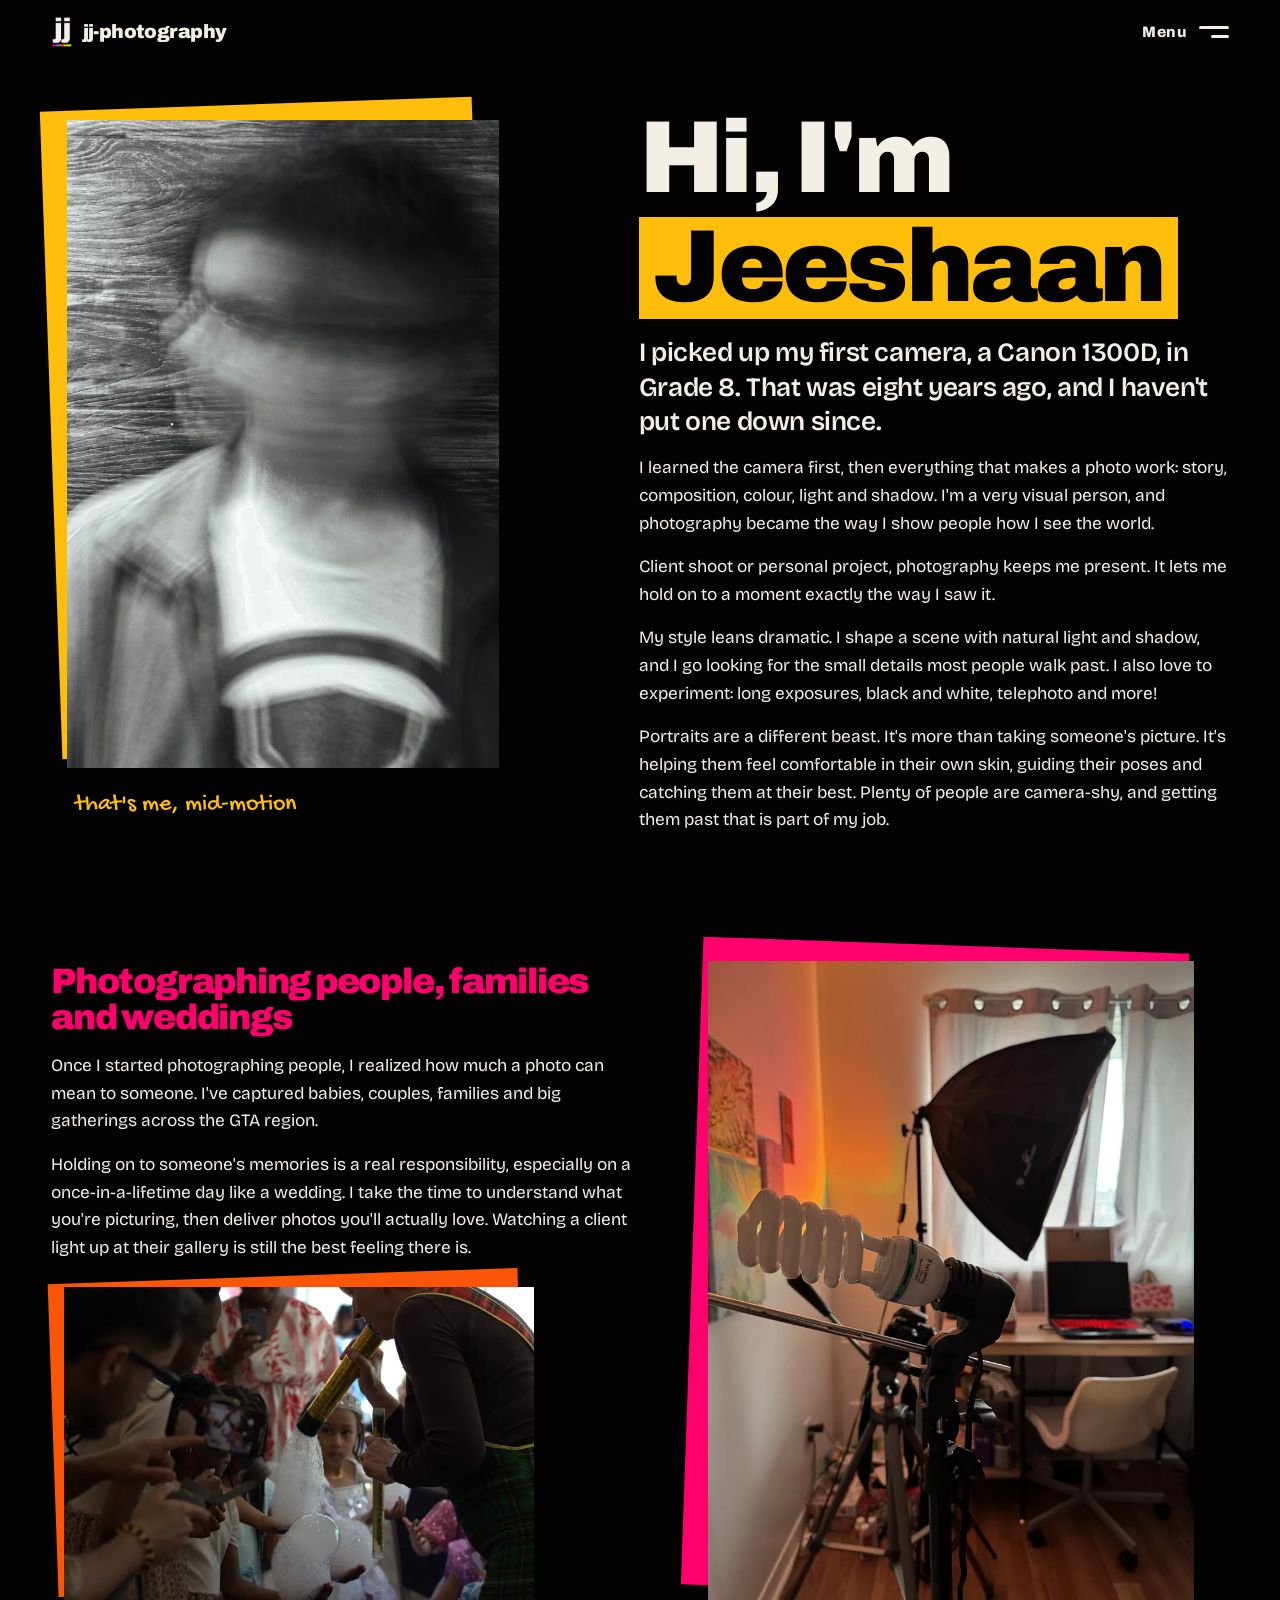
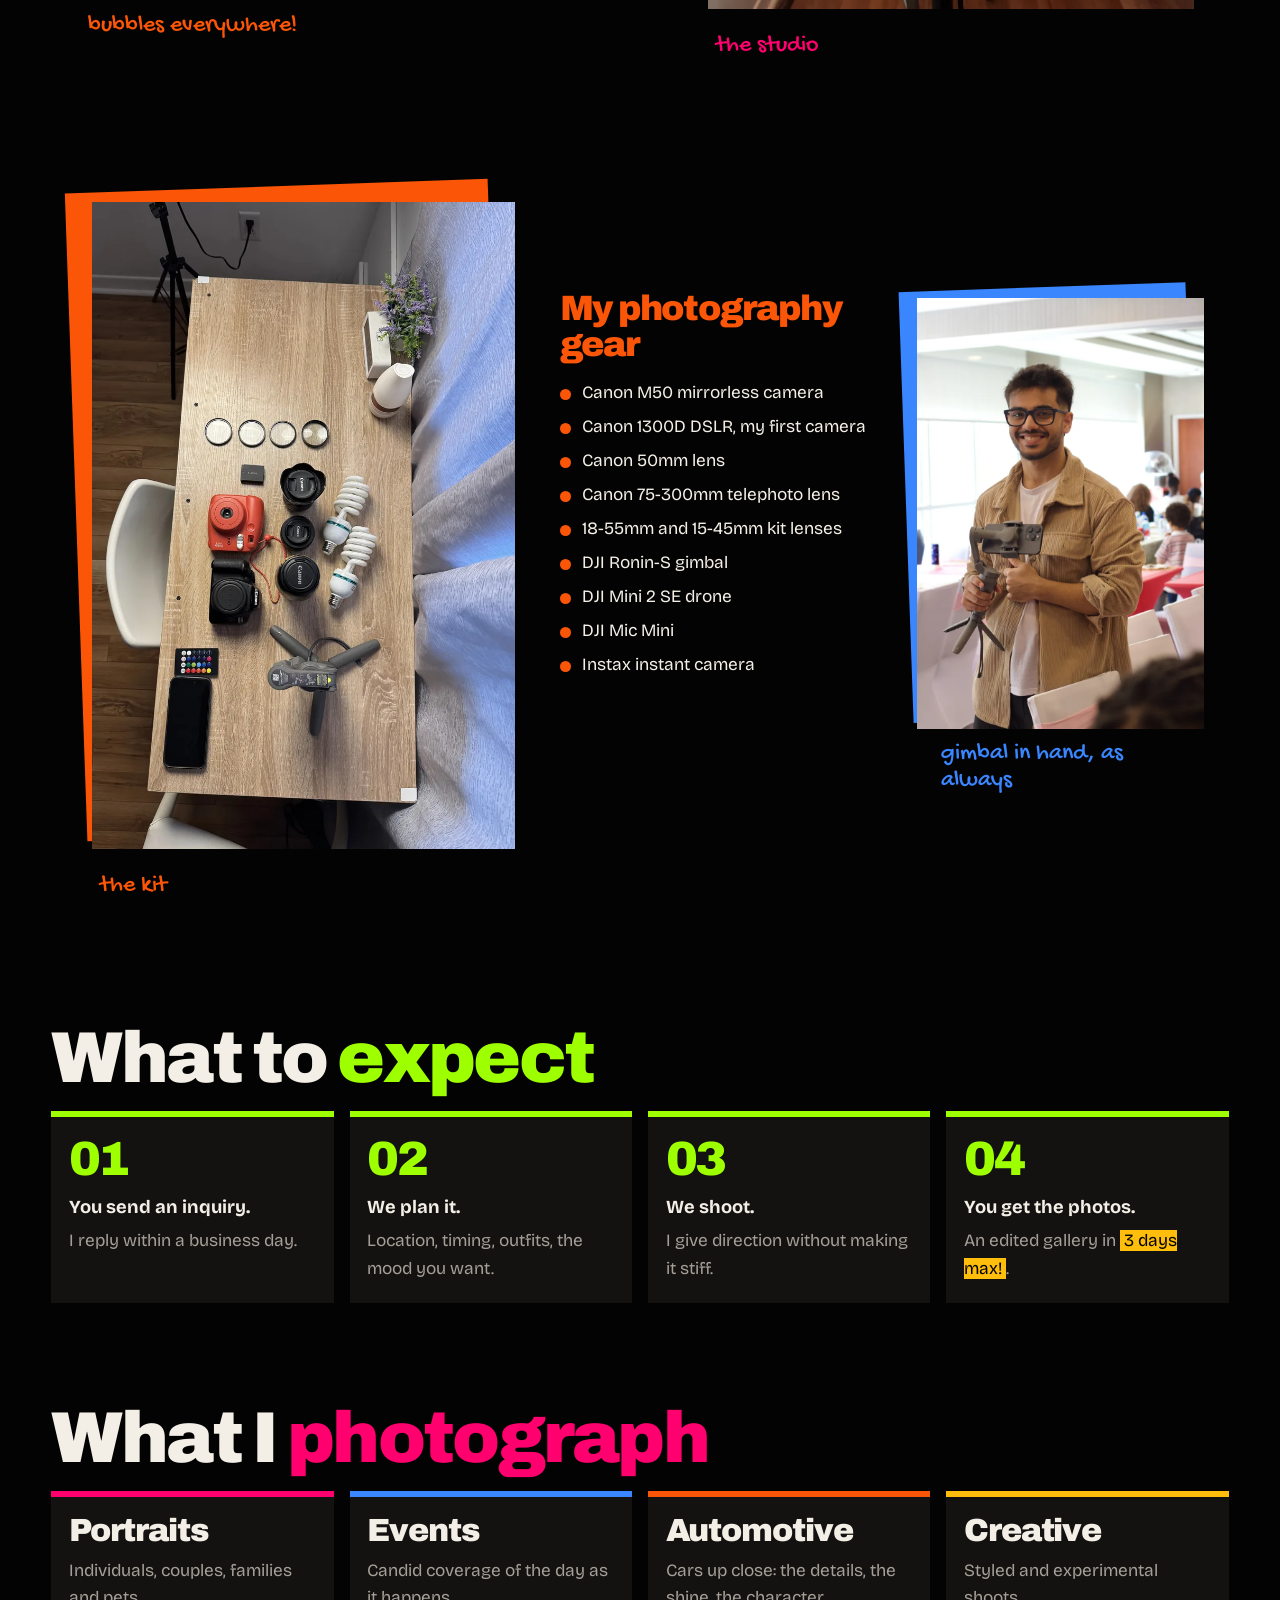
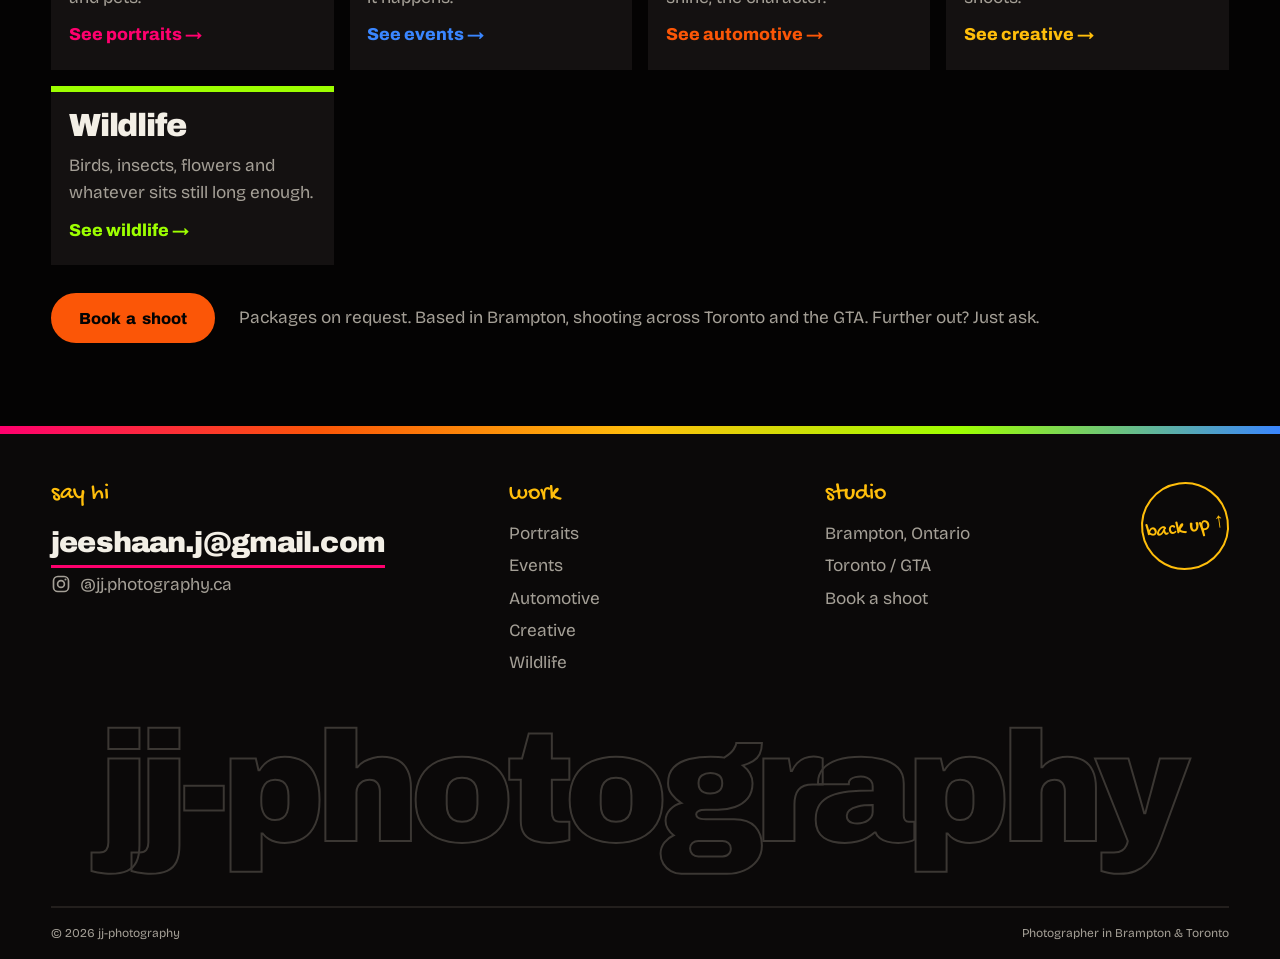
==== commit a17102e2: "Rename jj_photography to jj-photography across site Co-Authored-By: Claude Sonnet 5.5 <noreply@anthr" ====
--- a/about.html
+++ b/about.html
@@ -3,15 +3,15 @@
 <head>
 <meta charset="utf-8">
 <meta name="viewport" content="width=device-width, initial-scale=1">
-<title>About | Toronto &amp; Brampton Photographer | jj_photography</title>
-<meta name="description" content="Meet the Toronto and Brampton photographer behind jj_photography: eight years of portrait, wedding, event, car and wildlife photography with a dramatic, light-driven style.">
+<title>About | Toronto &amp; Brampton Photographer | jj-photography</title>
+<meta name="description" content="Meet the Toronto and Brampton photographer behind jj-photography: eight years of portrait, wedding, event, car and wildlife photography with a dramatic, light-driven style.">
 <link rel="canonical" href="https://www.jj-photography.ca/about.html">
 <meta name="robots" content="index,follow,max-image-preview:large,max-snippet:-1">
-<meta name="author" content="jj_photography"><meta name="theme-color" content="#040303">
+<meta name="author" content="jj-photography"><meta name="theme-color" content="#040303">
 <meta name="geo.region" content="CA-ON"><meta name="geo.placename" content="Brampton"><meta name="geo.position" content="43.7315;-79.7624"><meta name="ICBM" content="43.7315, -79.7624">
-<meta property="og:type" content="profile"><meta property="og:site_name" content="jj_photography"><meta property="og:locale" content="en_CA"><meta property="og:title" content="About | Toronto &amp; Brampton Photographer | jj_photography"><meta property="og:description" content="Meet the Toronto and Brampton photographer behind jj_photography: eight years of portrait, wedding, event, car and wildlife photography with a dramatic, light-driven style."><meta property="og:url" content="https://www.jj-photography.ca/about.html"><meta property="og:image" content="https://www.jj-photography.ca/images/about/me-1280.webp"><meta property="og:image:alt" content="Black and white portrait of a Toronto photographer in motion, face blurred by a slow shutter">
-<meta name="twitter:card" content="summary_large_image"><meta name="twitter:title" content="About | Toronto &amp; Brampton Photographer | jj_photography"><meta name="twitter:description" content="Meet the Toronto and Brampton photographer behind jj_photography: eight years of portrait, wedding, event, car and wildlife photography with a dramatic, light-driven style."><meta name="twitter:image" content="https://www.jj-photography.ca/images/about/me-1280.webp"><meta name="twitter:image:alt" content="Black and white portrait of a Toronto photographer in motion, face blurred by a slow shutter">
-<script type="application/ld+json">{"@context": "https://schema.org", "@graph": [{"@type": ["ProfessionalService", "LocalBusiness"], "@id": "https://www.jj-photography.ca/#business", "name": "jj_photography", "description": "Brampton and Toronto photographer for portraits, events, automotive, wildlife and creative photography across the GTA.", "url": "https://www.jj-photography.ca/", "email": "jeeshaan.j@gmail.com", "image": "https://www.jj-photography.ca/images/events/silhouette-kiss-1600.webp", "priceRange": "$$", "address": {"@type": "PostalAddress", "addressLocality": "Brampton", "addressRegion": "ON", "addressCountry": "CA"}, "areaServed": [{"@type": "City", "name": "Brampton"}, {"@type": "City", "name": "Toronto"}, {"@type": "City", "name": "Mississauga"}, {"@type": "City", "name": "Caledon"}, {"@type": "City", "name": "Vaughan"}, {"@type": "City", "name": "Oakville"}, {"@type": "City", "name": "Greater Toronto Area"}], "sameAs": ["https://instagram.com/jj.photography.ca"], "knowsAbout": ["Portrait Photography", "Event Photography", "Automotive Photography", "Creative Photography", "Wildlife Photography", "Low-key portraits", "Long exposure", "Car photography"], "hasOfferCatalog": {"@type": "OfferCatalog", "name": "Photography services", "itemListElement": [{"@type": "Offer", "itemOffered": {"@type": "Service", "name": "Portrait Photography", "areaServed": "Greater Toronto Area, Ontario, Canada"}}, {"@type": "Offer", "itemOffered": {"@type": "Service", "name": "Event Photography", "areaServed": "Greater Toronto Area, Ontario, Canada"}}, {"@type": "Offer", "itemOffered": {"@type": "Service", "name": "Automotive Photography", "areaServed": "Greater Toronto Area, Ontario, Canada"}}, {"@type": "Offer", "itemOffered": {"@type": "Service", "name": "Creative Photography", "areaServed": "Greater Toronto Area, Ontario, Canada"}}, {"@type": "Offer", "itemOffered": {"@type": "Service", "name": "Wildlife Photography", "areaServed": "Greater Toronto Area, Ontario, Canada"}}]}}, {"@type": "WebSite", "@id": "https://www.jj-photography.ca/#website", "url": "https://www.jj-photography.ca/", "name": "jj_photography", "publisher": {"@id": "https://www.jj-photography.ca/#business"}, "inLanguage": "en-CA"}, {"@type": "Person", "@id": "https://www.jj-photography.ca/#jeeshaan", "name": "Jeeshaan", "jobTitle": "Photographer", "image": "https://www.jj-photography.ca/images/about/me-1280.webp", "worksFor": {"@id": "https://www.jj-photography.ca/#business"}, "sameAs": ["https://instagram.com/jj.photography.ca"], "knowsAbout": ["Portrait Photography", "Event Photography", "Automotive Photography", "Creative Photography", "Wildlife Photography", "Low-key portraits", "Long exposure", "Car photography"]}, {"@type": "AboutPage", "@id": "https://www.jj-photography.ca/about.html#webpage", "url": "https://www.jj-photography.ca/about.html", "name": "About | Toronto & Brampton Photographer | jj_photography", "description": "Meet the Toronto and Brampton photographer behind jj_photography: eight years of portrait, wedding, event, car and wildlife photography with a dramatic, light-driven style.", "isPartOf": {"@id": "https://www.jj-photography.ca/#website"}, "about": {"@id": "https://www.jj-photography.ca/#business"}, "mainEntity": {"@id": "https://www.jj-photography.ca/#jeeshaan"}, "primaryImageOfPage": {"@type": "ImageObject", "url": "https://www.jj-photography.ca/images/about/me-1280.webp"}, "inLanguage": "en-CA"}, {"@type": "BreadcrumbList", "itemListElement": [{"@type": "ListItem", "position": 1, "name": "Home", "item": "https://www.jj-photography.ca/"}, {"@type": "ListItem", "position": 2, "name": "About", "item": "https://www.jj-photography.ca/about.html"}]}]}</script>
+<meta property="og:type" content="profile"><meta property="og:site_name" content="jj-photography"><meta property="og:locale" content="en_CA"><meta property="og:title" content="About | Toronto &amp; Brampton Photographer | jj-photography"><meta property="og:description" content="Meet the Toronto and Brampton photographer behind jj-photography: eight years of portrait, wedding, event, car and wildlife photography with a dramatic, light-driven style."><meta property="og:url" content="https://www.jj-photography.ca/about.html"><meta property="og:image" content="https://www.jj-photography.ca/images/about/me-1280.webp"><meta property="og:image:alt" content="Black and white portrait of a Toronto photographer in motion, face blurred by a slow shutter">
+<meta name="twitter:card" content="summary_large_image"><meta name="twitter:title" content="About | Toronto &amp; Brampton Photographer | jj-photography"><meta name="twitter:description" content="Meet the Toronto and Brampton photographer behind jj-photography: eight years of portrait, wedding, event, car and wildlife photography with a dramatic, light-driven style."><meta name="twitter:image" content="https://www.jj-photography.ca/images/about/me-1280.webp"><meta name="twitter:image:alt" content="Black and white portrait of a Toronto photographer in motion, face blurred by a slow shutter">
+<script type="application/ld+json">{"@context": "https://schema.org", "@graph": [{"@type": ["ProfessionalService", "LocalBusiness"], "@id": "https://www.jj-photography.ca/#business", "name": "jj-photography", "description": "Brampton and Toronto photographer for portraits, events, automotive, wildlife and creative photography across the GTA.", "url": "https://www.jj-photography.ca/", "email": "jeeshaan.j@gmail.com", "image": "https://www.jj-photography.ca/images/events/silhouette-kiss-1600.webp", "priceRange": "$$", "address": {"@type": "PostalAddress", "addressLocality": "Brampton", "addressRegion": "ON", "addressCountry": "CA"}, "areaServed": [{"@type": "City", "name": "Brampton"}, {"@type": "City", "name": "Toronto"}, {"@type": "City", "name": "Mississauga"}, {"@type": "City", "name": "Caledon"}, {"@type": "City", "name": "Vaughan"}, {"@type": "City", "name": "Oakville"}, {"@type": "City", "name": "Greater Toronto Area"}], "sameAs": ["https://instagram.com/jj.photography.ca"], "knowsAbout": ["Portrait Photography", "Event Photography", "Automotive Photography", "Creative Photography", "Wildlife Photography", "Low-key portraits", "Long exposure", "Car photography"], "hasOfferCatalog": {"@type": "OfferCatalog", "name": "Photography services", "itemListElement": [{"@type": "Offer", "itemOffered": {"@type": "Service", "name": "Portrait Photography", "areaServed": "Greater Toronto Area, Ontario, Canada"}}, {"@type": "Offer", "itemOffered": {"@type": "Service", "name": "Event Photography", "areaServed": "Greater Toronto Area, Ontario, Canada"}}, {"@type": "Offer", "itemOffered": {"@type": "Service", "name": "Automotive Photography", "areaServed": "Greater Toronto Area, Ontario, Canada"}}, {"@type": "Offer", "itemOffered": {"@type": "Service", "name": "Creative Photography", "areaServed": "Greater Toronto Area, Ontario, Canada"}}, {"@type": "Offer", "itemOffered": {"@type": "Service", "name": "Wildlife Photography", "areaServed": "Greater Toronto Area, Ontario, Canada"}}]}}, {"@type": "WebSite", "@id": "https://www.jj-photography.ca/#website", "url": "https://www.jj-photography.ca/", "name": "jj-photography", "publisher": {"@id": "https://www.jj-photography.ca/#business"}, "inLanguage": "en-CA"}, {"@type": "Person", "@id": "https://www.jj-photography.ca/#jeeshaan", "name": "Jeeshaan", "jobTitle": "Photographer", "image": "https://www.jj-photography.ca/images/about/me-1280.webp", "worksFor": {"@id": "https://www.jj-photography.ca/#business"}, "sameAs": ["https://instagram.com/jj.photography.ca"], "knowsAbout": ["Portrait Photography", "Event Photography", "Automotive Photography", "Creative Photography", "Wildlife Photography", "Low-key portraits", "Long exposure", "Car photography"]}, {"@type": "AboutPage", "@id": "https://www.jj-photography.ca/about.html#webpage", "url": "https://www.jj-photography.ca/about.html", "name": "About | Toronto & Brampton Photographer | jj-photography", "description": "Meet the Toronto and Brampton photographer behind jj-photography: eight years of portrait, wedding, event, car and wildlife photography with a dramatic, light-driven style.", "isPartOf": {"@id": "https://www.jj-photography.ca/#website"}, "about": {"@id": "https://www.jj-photography.ca/#business"}, "mainEntity": {"@id": "https://www.jj-photography.ca/#jeeshaan"}, "primaryImageOfPage": {"@type": "ImageObject", "url": "https://www.jj-photography.ca/images/about/me-1280.webp"}, "inLanguage": "en-CA"}, {"@type": "BreadcrumbList", "itemListElement": [{"@type": "ListItem", "position": 1, "name": "Home", "item": "https://www.jj-photography.ca/"}, {"@type": "ListItem", "position": 2, "name": "About", "item": "https://www.jj-photography.ca/about.html"}]}]}</script>
 <link rel="preconnect" href="https://fonts.googleapis.com"><link rel="preconnect" href="https://fonts.gstatic.com" crossorigin>
 <link rel="stylesheet" href="https://fonts.googleapis.com/css2?family=Archivo:wght@400;700;800;900&family=Bricolage+Grotesque:opsz,wght@12..96,400..700&display=swap">
 <link href="https://fonts.googleapis.com/css2?family=Gochi+Hand&display=swap" rel="stylesheet">
--- a/css/style.css
+++ b/css/style.css
@@ -1,4 +1,4 @@
-/* jj_photography — tokens first. Change colours here only. */
+/* jj-photography — tokens first. Change colours here only. */
 :root{
   --black:#040303;--amber-gold:#ffbe0b;--blaze-orange:#fb5607;--neon-pink:#ff006e;--neon-green:#9dff00;--azure-blue:#3a86ff;
   --off:#f3efe6;--mute:#a49f96;--c:var(--neon-pink);
@@ -18,7 +18,7 @@
 /* display + UI type stays in Archivo; running text uses --text */
 h1,h2,h3,.brand,.drawer nav a,.ticker,.tape,.cap,.strip,.lcap b,.svc dt,label,#fs,.svc-grid a,.faq summary,.fbig,.roles span{font-family:var(--sans)}
 h2{font-size:clamp(2.2rem,6vw,4.5rem)}
-.hand{font-family:var(--hand);font-weight:400;font-size:1.5rem;line-height:1.1;color:var(--amber-gold)}
+.hand{font-family:var(--hand);font-weight:400;font-size:1.5rem;line-height:1.1;color:var(--amber-gold); margin:1em;}
 .tilt{display:inline-block;transform:rotate(-4deg)}
 mark{background:var(--amber-gold);color:var(--black);padding:0 .25em}
 
@@ -67,7 +67,7 @@
 .roles span{border:2px solid var(--off);border-radius:999px;padding:.15rem .9rem;font-weight:700;font-size:.95rem}
 .roles span:nth-child(2){border-color:var(--azure-blue)}.roles span:nth-child(3){border-color:var(--neon-green);color:var(--neon-green)}
 .lede{max-width:34ch;margin:1.2rem 0 1.6rem;color:var(--mute)}
-.cta{display:flex;flex-wrap:wrap;gap:.8rem}
+.cta{display:flex;flex-wrap:wrap;gap:.8rem; margin-top:2rem;}
 .hero-img{position:relative;justify-self:center;width:min(100%,520px)}
 .hero-img:before{content:"";position:absolute;inset:6% -5% -5% 6%;background:var(--neon-pink);z-index:0;transform:rotate(2deg)}
 .hero-img img{position:relative;z-index:1;width:100%;aspect-ratio:2/3;object-fit:cover}
